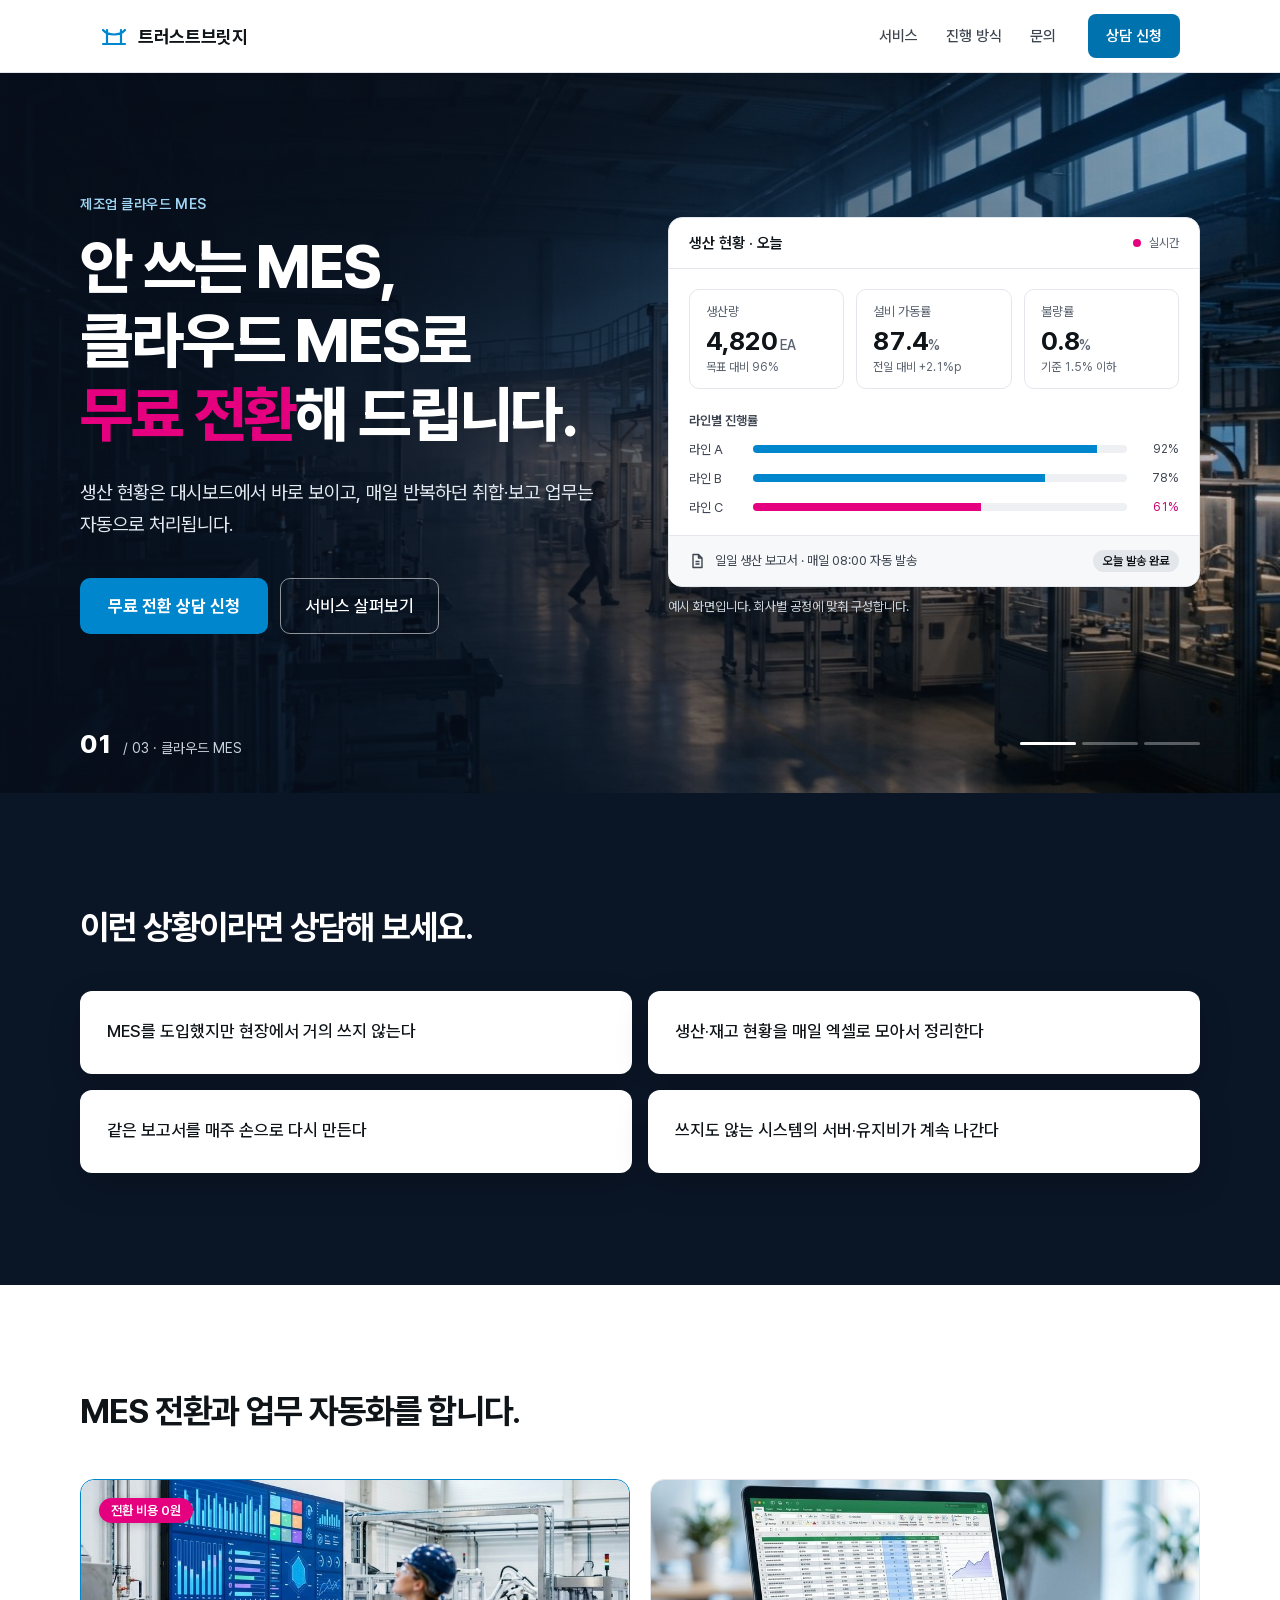
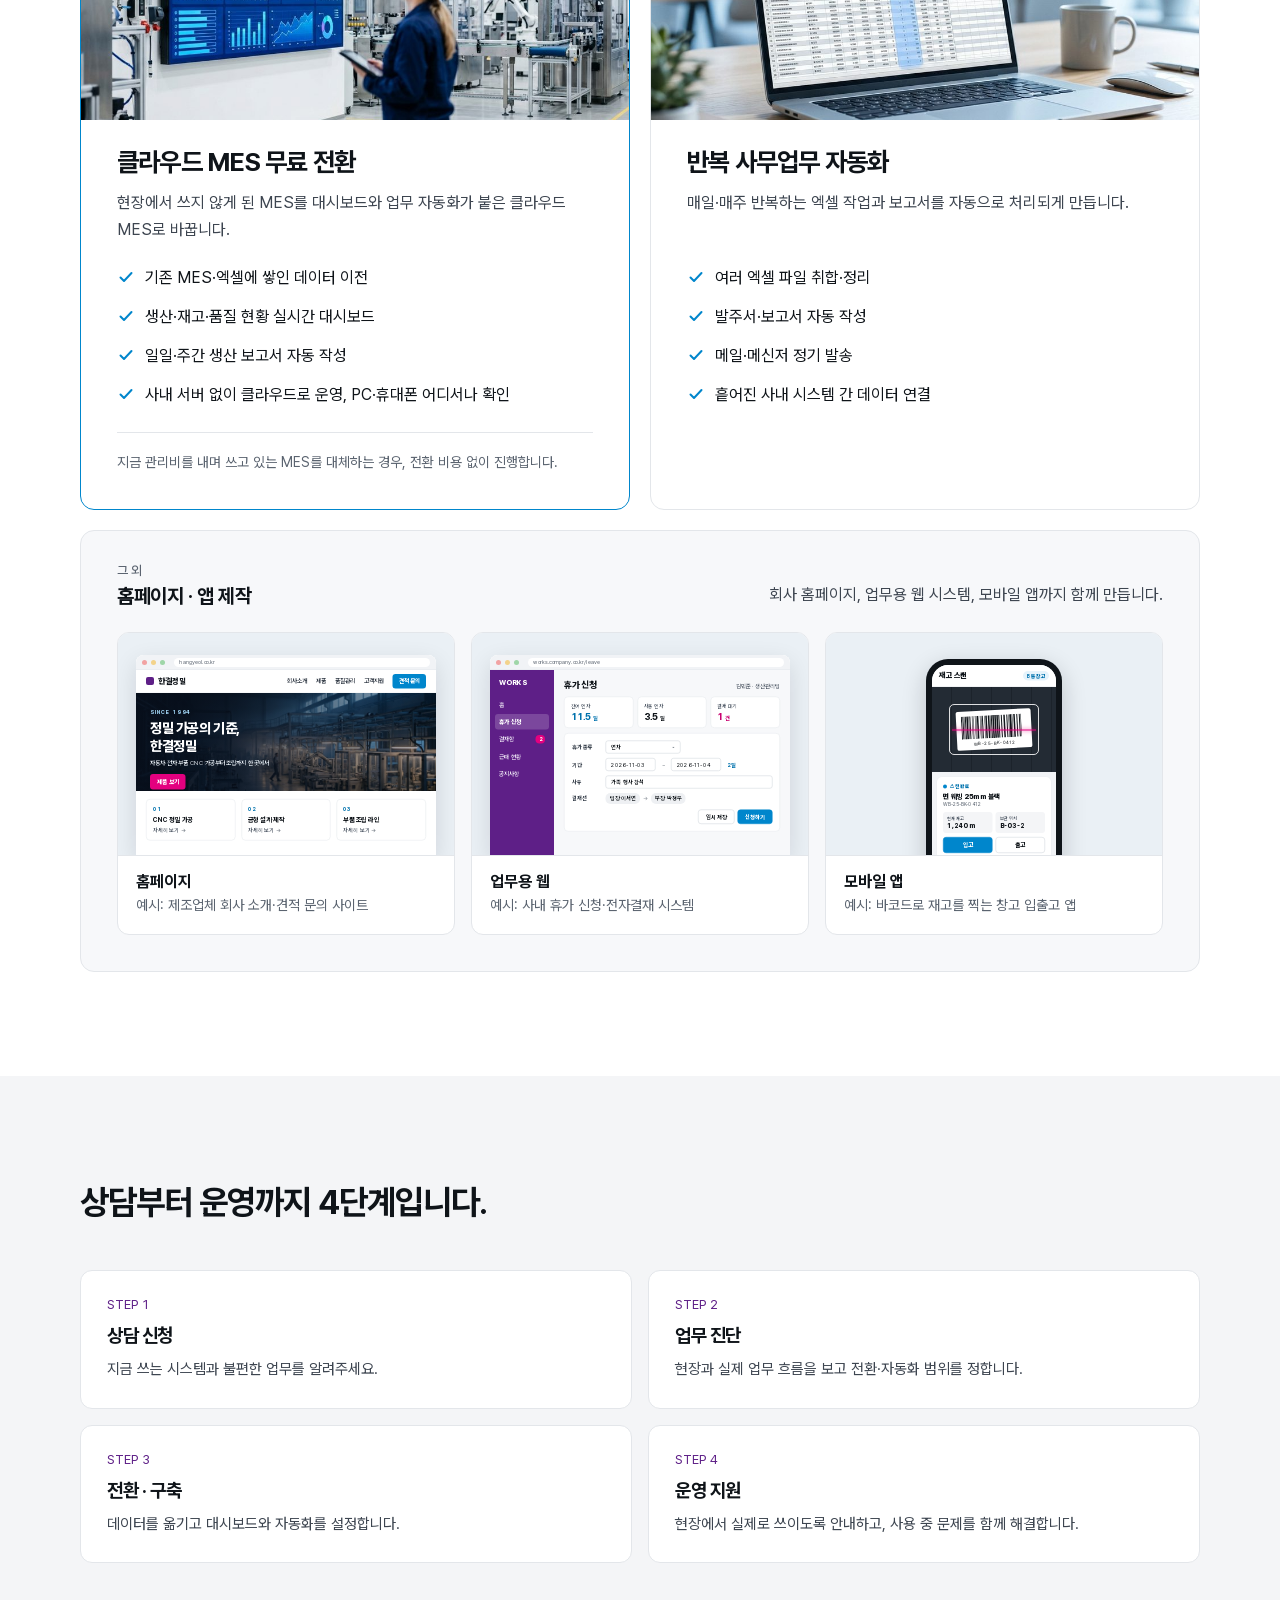
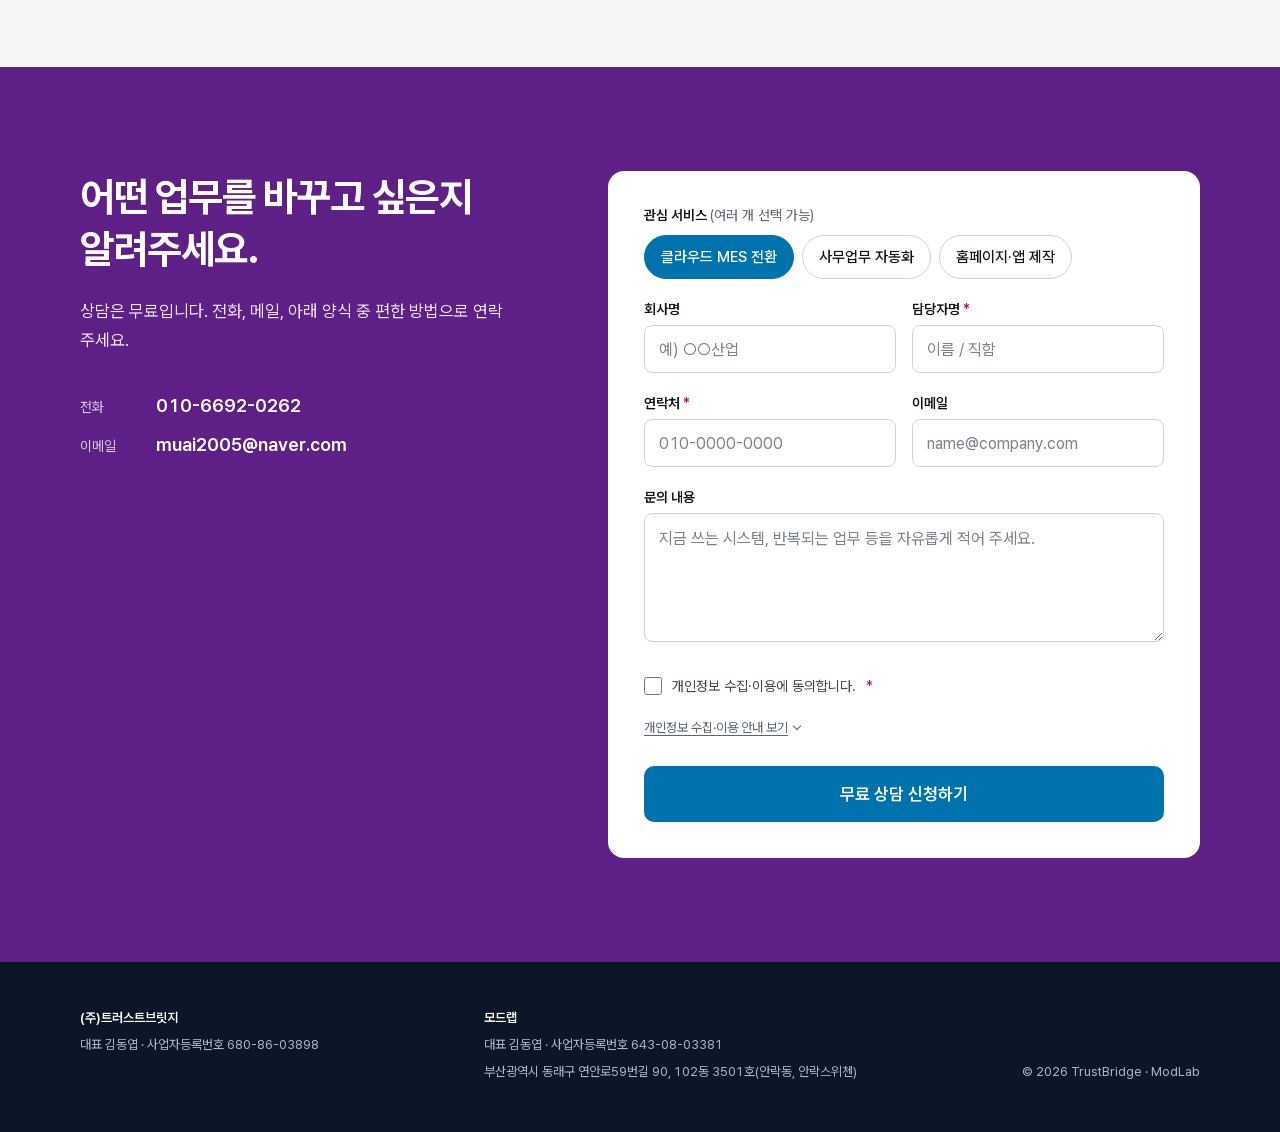
==== index.html @ 1bfd596b "Add privacy consent notice (6-month retention) and deletion date in inquiry emails Co-Authored-By: C" ====
<!doctype html>
<html lang="ko">
<head>
<meta charset="utf-8">
<meta name="viewport" content="width=device-width, initial-scale=1">
<title>트러스트브릿지 · 클라우드 MES 무료 전환</title>
<meta name="description" content="안 쓰는 MES를 클라우드 MES로 무료 전환하고, 매일 반복하는 엑셀 취합·보고 업무를 자동화합니다.">
<link rel="preload" href="assets/fonts/PretendardVariable.woff2" as="font" type="font/woff2" crossorigin>
<link rel="stylesheet" href="css/styles.css">
</head>
<body>

<header class="site-header">
  <div class="site-header__inner">
    <a class="brand" href="#top">
      <svg width="28" height="28" viewBox="0 0 28 28" fill="none" aria-hidden="true"><path d="M3 22h22M7 22V8M21 22V8M3 8c5 6 17 6 22 0" stroke="currentColor" stroke-width="2.2" stroke-linecap="round" stroke-linejoin="round"/></svg>
      <span>트러스트브릿지</span>
    </a>
    <nav class="site-nav" aria-label="주요 메뉴">
      <div class="site-nav__links">
        <a href="#services">서비스</a>
        <a href="#process">진행 방식</a>
        <a href="#contact">문의</a>
      </div>
      <a class="btn btn--sm" href="#contact">상담 신청</a>
    </nav>
  </div>
</header>

<main>
<section id="top">
  <div class="hero" data-hero>
    <div class="hero__slide is-on" aria-hidden="true"><img src="assets/img/hero-mes.jpg" alt=""></div>
    <div class="hero__slide" aria-hidden="true"><img src="assets/img/hero-dashboard.jpg" alt=""></div>
    <div class="hero__slide" aria-hidden="true"><img src="assets/img/hero-automation.jpg" alt=""></div>
    <div class="hero__shade" aria-hidden="true"></div>

    <div class="hero__inner">
      <div class="hero__text">
        <h1 class="sr-only">트러스트브릿지 · 클라우드 MES 무료 전환과 반복 사무업무 자동화</h1>
        <div class="hero__copies">
          <div class="hero__copy is-on" aria-hidden="false" data-caption="클라우드 MES" data-cta="무료 전환 상담 신청" data-fig="dash">
            <p class="hero__label fade">제조업 클라우드 MES</p>
            <p class="hero__title"><span class="line"><span>안 쓰는 MES,</span></span><span class="line"><span>클라우드 MES로</span></span><span class="line"><span><em>무료 전환</em>해 드립니다.</span></span></p>
            <p class="hero__sub fade">생산 현황은 대시보드에서 바로 보이고, 매일 반복하던 취합·보고 업무는 자동으로 처리됩니다.</p>
          </div>
          <div class="hero__copy" aria-hidden="true" data-caption="실시간 대시보드" data-cta="대시보드 상담 신청" data-fig="dash">
            <p class="hero__label fade">실시간 생산 대시보드</p>
            <p class="hero__title"><span class="line"><span>공장 현황을</span></span><span class="line"><span>엑셀 없이</span></span><span class="line"><span><em>한 화면</em>에서 봅니다.</span></span></p>
            <p class="hero__sub fade">생산량·가동률·불량률이 실시간으로 모이고, PC와 휴대폰 어디서나 바로 확인할 수 있습니다.</p>
          </div>
          <div class="hero__copy" aria-hidden="true" data-caption="사무업무 자동화" data-cta="자동화 상담 신청" data-fig="auto">
            <p class="hero__label fade">반복 사무업무 자동화</p>
            <p class="hero__title"><span class="line"><span>매일 하던 취합·보고,</span></span><span class="line"><span>이제 손대지 않아도</span></span><span class="line"><span><em>자동으로</em> 끝납니다.</span></span></p>
            <p class="hero__sub fade">엑셀 취합, 보고서 작성, 정기 메일 발송처럼 매번 반복하던 일을 자동으로 처리합니다.</p>
          </div>
        </div>
        <div class="hero__ctas enter enter--d4">
          <a class="btn btn--lg" href="#contact" data-hero-cta>무료 전환 상담 신청</a>
          <a class="btn btn--ghost-dark" href="#services">서비스 살펴보기</a>
        </div>
      </div>

      <figure class="hero__fig enter enter--d5" data-fig="dash">
        <div class="panel">
          <div class="panel__head">
            <span>생산 현황 · 오늘</span>
            <span class="live"><i></i>실시간</span>
          </div>
          <div class="panel__stats">
            <div class="stat"><div class="stat__k">생산량</div><div class="stat__v">4,820<small> EA</small></div><div class="stat__n">목표 대비 96%</div></div>
            <div class="stat"><div class="stat__k">설비 가동률</div><div class="stat__v">87.4<small>%</small></div><div class="stat__n">전일 대비 +2.1%p</div></div>
            <div class="stat"><div class="stat__k">불량률</div><div class="stat__v">0.8<small>%</small></div><div class="stat__n">기준 1.5% 이하</div></div>
          </div>
          <div class="bars">
            <div class="bars__title">라인별 진행률</div>
            <div class="bar"><span>라인 A</span><span class="bar__track"><span class="bar__fill" style="width: 92%"></span></span><span>92%</span></div>
            <div class="bar"><span>라인 B</span><span class="bar__track"><span class="bar__fill" style="width: 78%"></span></span><span>78%</span></div>
            <div class="bar"><span>라인 C</span><span class="bar__track"><span class="bar__fill bar__fill--point" style="width: 61%"></span></span><span class="bar__pct--point">61%</span></div>
          </div>
          <div class="panel__foot">
            <span><svg width="16" height="16" viewBox="0 0 16 16" fill="none" aria-hidden="true"><path d="M4 1.5h5.5L13 5v9.5H4z M9.5 1.5V5H13 M6.5 8.5h4 M6.5 11h4" stroke="currentColor" stroke-width="1.4" stroke-linejoin="round"/></svg>일일 생산 보고서 · 매일 08:00 자동 발송</span>
            <span class="pill">오늘 발송 완료</span>
          </div>
        </div>
        <figcaption>예시 화면입니다. 회사별 공정에 맞춰 구성합니다.</figcaption>
      </figure>

      <figure class="hero__fig enter" data-fig="auto" hidden>
        <div class="panel">
          <div class="panel__head">
            <span>자동화 작업 · 오늘</span>
            <span class="live"><i></i>자동 실행 중</span>
          </div>
          <ul class="tasks">
            <li class="enter">
              <span><svg width="22" height="22" viewBox="0 0 22 22" fill="none" aria-hidden="true"><circle cx="11" cy="11" r="10" fill="currentColor"/><path d="M6.5 11.3l3 3 6-6.5" stroke="#FFFFFF" stroke-width="2" stroke-linecap="round" stroke-linejoin="round"/></svg></span>
              <span class="tasks__txt"><b>생산 실적 엑셀 취합</b><small>공장별 파일 → 통합 시트 1개 · 07:30</small></span>
              <span class="pill">완료</span>
            </li>
            <li class="enter">
              <span><svg width="22" height="22" viewBox="0 0 22 22" fill="none" aria-hidden="true"><circle cx="11" cy="11" r="10" fill="currentColor"/><path d="M6.5 11.3l3 3 6-6.5" stroke="#FFFFFF" stroke-width="2" stroke-linecap="round" stroke-linejoin="round"/></svg></span>
              <span class="tasks__txt"><b>일일 생산 보고서 작성</b><small>통합 시트 기준 자동 작성 · 07:40</small></span>
              <span class="pill">완료</span>
            </li>
            <li class="enter">
              <span><svg width="22" height="22" viewBox="0 0 22 22" fill="none" aria-hidden="true"><circle cx="11" cy="11" r="10" fill="currentColor"/><path d="M6.5 11.3l3 3 6-6.5" stroke="#FFFFFF" stroke-width="2" stroke-linecap="round" stroke-linejoin="round"/></svg></span>
              <span class="tasks__txt"><b>거래처 발주서 메일 발송</b><small>담당자별 자동 발송 · 08:00</small></span>
              <span class="pill">완료</span>
            </li>
            <li class="enter is-pending">
              <span><svg width="22" height="22" viewBox="0 0 22 22" fill="none" aria-hidden="true"><circle cx="11" cy="11" r="9.5" stroke="currentColor" stroke-width="1.6"/><path d="M11 6.5V11l3 2" stroke="currentColor" stroke-width="1.6" stroke-linecap="round" stroke-linejoin="round"/></svg></span>
              <span class="tasks__txt"><b>주간 재고 보고서</b><small>매주 금요일 17:00</small></span>
              <span class="pill pill--outline">예정</span>
            </li>
          </ul>
          <div class="panel__foot">
            <span><svg width="16" height="16" viewBox="0 0 16 16" fill="none" aria-hidden="true"><rect x="2" y="2" width="12" height="12" rx="2" stroke="currentColor" stroke-width="1.4"/><path d="M2 6h12M2 10h12M6 6v8" stroke="currentColor" stroke-width="1.4"/></svg>생산실적_통합.xlsx</span>
            <span class="pill pill--main">자동 생성</span>
          </div>
        </div>
        <figcaption>예시 화면입니다. 회사별 업무에 맞춰 구성합니다.</figcaption>
      </figure>
    </div>

    <div class="hero__pager">
      <div class="hero__pager-in">
        <div class="hero__count" aria-live="polite">
          <strong data-hero-num>01</strong>
          <span>/ 03 · <span data-hero-caption>클라우드 MES</span></span>
        </div>
        <div class="hero__dots">
          <button class="hero__dot" type="button" aria-label="1번째 화면: 클라우드 MES" aria-pressed="true"><span><span></span></span></button>
          <button class="hero__dot" type="button" aria-label="2번째 화면: 실시간 대시보드" aria-pressed="false"><span><span></span></span></button>
          <button class="hero__dot" type="button" aria-label="3번째 화면: 사무업무 자동화" aria-pressed="false"><span><span></span></span></button>
        </div>
      </div>
    </div>
  </div>
</section>

<section class="pains">
  <div class="pains__bg" aria-hidden="true">
    <img src="assets/img/pain-1.jpg" alt="">
    <img src="assets/img/pain-2.jpg" alt="">
    <img src="assets/img/pain-3.jpg" alt="">
  </div>
  <div class="pains__shade" aria-hidden="true"></div>
  <div class="container">
    <h2 class="section__title reveal">이런 상황이라면 상담해 보세요.</h2>
    <div class="grid2">
      <div class="pain card reveal d2"><p>MES를 도입했지만 현장에서 거의 쓰지 않는다</p></div>
      <div class="pain card reveal d3"><p>생산·재고 현황을 매일 엑셀로 모아서 정리한다</p></div>
      <div class="pain card reveal d4"><p>같은 보고서를 매주 손으로 다시 만든다</p></div>
      <div class="pain card reveal d5"><p>쓰지도 않는 시스템의 서버·유지비가 계속 나간다</p></div>
    </div>
  </div>
</section>

<section id="services" class="section">
  <div class="container">
    <h2 class="section__title reveal">MES 전환과 업무 자동화를 합니다.</h2>
    <div class="services">
      <article class="svc svc--featured card reveal d2">
        <div class="svc__img"><img class="zoom" src="assets/img/service-mes.jpg" alt="공장 벽면 화면의 실시간 생산 대시보드를 확인하는 작업자"><span class="badge">전환 비용 0원</span></div>
        <div>
          <h3>클라우드 MES 무료 전환</h3>
          <p class="svc__desc">현장에서 쓰지 않게 된 MES를 대시보드와 업무 자동화가 붙은 클라우드 MES로 바꿉니다.</p>
        </div>
        <ul class="checklist">
          <li><span class="check"><svg width="18" height="18" viewBox="0 0 18 18" fill="none" aria-hidden="true"><path d="M3.5 9.5l3.5 3.5 7.5-8" stroke="currentColor" stroke-width="2" stroke-linecap="round" stroke-linejoin="round"/></svg></span>기존 MES·엑셀에 쌓인 데이터 이전</li>
          <li><span class="check"><svg width="18" height="18" viewBox="0 0 18 18" fill="none" aria-hidden="true"><path d="M3.5 9.5l3.5 3.5 7.5-8" stroke="currentColor" stroke-width="2" stroke-linecap="round" stroke-linejoin="round"/></svg></span>생산·재고·품질 현황 실시간 대시보드</li>
          <li><span class="check"><svg width="18" height="18" viewBox="0 0 18 18" fill="none" aria-hidden="true"><path d="M3.5 9.5l3.5 3.5 7.5-8" stroke="currentColor" stroke-width="2" stroke-linecap="round" stroke-linejoin="round"/></svg></span>일일·주간 생산 보고서 자동 작성</li>
          <li><span class="check"><svg width="18" height="18" viewBox="0 0 18 18" fill="none" aria-hidden="true"><path d="M3.5 9.5l3.5 3.5 7.5-8" stroke="currentColor" stroke-width="2" stroke-linecap="round" stroke-linejoin="round"/></svg></span>사내 서버 없이 클라우드로 운영, PC·휴대폰 어디서나 확인</li>
        </ul>
        <p class="svc__note">지금 관리비를 내며 쓰고 있는 MES를 대체하는 경우, 전환 비용 없이 진행합니다.</p>
      </article>

      <article class="svc card reveal d3">
        <div class="svc__img"><img class="zoom" src="assets/img/service-automation.jpg" alt="데이터가 자동으로 채워지는 스프레드시트 화면이 띄워진 노트북"></div>
        <div>
          <h3>반복 사무업무 자동화</h3>
          <p class="svc__desc">매일·매주 반복하는 엑셀 작업과 보고서를 자동으로 처리되게 만듭니다.</p>
        </div>
        <ul class="checklist">
          <li><span class="check"><svg width="18" height="18" viewBox="0 0 18 18" fill="none" aria-hidden="true"><path d="M3.5 9.5l3.5 3.5 7.5-8" stroke="currentColor" stroke-width="2" stroke-linecap="round" stroke-linejoin="round"/></svg></span>여러 엑셀 파일 취합·정리</li>
          <li><span class="check"><svg width="18" height="18" viewBox="0 0 18 18" fill="none" aria-hidden="true"><path d="M3.5 9.5l3.5 3.5 7.5-8" stroke="currentColor" stroke-width="2" stroke-linecap="round" stroke-linejoin="round"/></svg></span>발주서·보고서 자동 작성</li>
          <li><span class="check"><svg width="18" height="18" viewBox="0 0 18 18" fill="none" aria-hidden="true"><path d="M3.5 9.5l3.5 3.5 7.5-8" stroke="currentColor" stroke-width="2" stroke-linecap="round" stroke-linejoin="round"/></svg></span>메일·메신저 정기 발송</li>
          <li><span class="check"><svg width="18" height="18" viewBox="0 0 18 18" fill="none" aria-hidden="true"><path d="M3.5 9.5l3.5 3.5 7.5-8" stroke="currentColor" stroke-width="2" stroke-linecap="round" stroke-linejoin="round"/></svg></span>흩어진 사내 시스템 간 데이터 연결</li>
        </ul>
      </article>
    </div>

    <div class="other reveal d4">
      <div class="other__head">
        <div>
          <div class="other__eyebrow">그 외</div>
          <h3>홈페이지 · 앱 제작</h3>
        </div>
        <p>회사 홈페이지, 업무용 웹 시스템, 모바일 앱까지 함께 만듭니다.</p>
      </div>
      <div class="grid3">
        <figure class="show card reveal d1">
          <div class="show__stage" aria-hidden="true">
            <div class="browser zoom">
              <div class="browser__scale">
                <div class="browser__bar"><i></i><i></i><i></i><span class="browser__url">hangyeol.co.kr</span></div>
                <div class="mk-nav">
                  <div class="mk-logo"><i></i>한결정밀</div>
                  <div class="mk-menu"><span>회사소개</span><span>제품</span><span>품질관리</span><span>고객지원</span><b>견적 문의</b></div>
                </div>
                <div class="mk-hero">
                  <img src="assets/img/hero-mes.jpg" alt="">
                  <div class="mk-hero__shade"></div>
                  <div class="mk-hero__txt">
                    <div class="mk-hero__eyebrow">SINCE 1994</div>
                    <div class="mk-hero__title">정밀 가공의 기준,<br>한결정밀</div>
                    <div class="mk-hero__sub">자동차·전자 부품 CNC 가공부터 조립까지 한 곳에서</div>
                    <div class="mk-hero__btn">제품 보기</div>
                  </div>
                </div>
                <div class="mk-tiles">
                  <div><small>01</small><b>CNC 정밀 가공</b><span>자세히 보기 →</span></div>
                  <div><small>02</small><b>금형 설계·제작</b><span>자세히 보기 →</span></div>
                  <div><small>03</small><b>부품 조립 라인</b><span>자세히 보기 →</span></div>
                </div>
              </div>
            </div>
          </div>
          <figcaption><b>홈페이지</b><span>예시: 제조업체 회사 소개·견적 문의 사이트</span></figcaption>
        </figure>

        <figure class="show card reveal d2">
          <div class="show__stage" aria-hidden="true">
            <div class="browser zoom">
              <div class="browser__scale">
                <div class="browser__bar"><i></i><i></i><i></i><span class="browser__url">works.company.co.kr/leave</span></div>
                <div class="mk-app">
                  <div class="mk-side">
                    <div class="mk-side__logo">WORKS</div>
                    <div class="mk-side__menu">
                      <span>홈</span>
                      <span class="is-on">휴가 신청</span>
                      <span>결재함<em>2</em></span>
                      <span>근태 현황</span>
                      <span>공지사항</span>
                    </div>
                  </div>
                  <div class="mk-main">
                    <div class="mk-main__head"><b>휴가 신청</b><span>김민준 · 생산관리팀</span></div>
                    <div class="mk-kpis">
                      <div><small>잔여 연차</small><b style="color: var(--main-ink)">11.5<span> 일</span></b></div>
                      <div><small>사용 연차</small><b>3.5<span> 일</span></b></div>
                      <div><small>결재 대기</small><b style="color: var(--point-ink)">1<span> 건</span></b></div>
                    </div>
                    <div class="mk-form">
                      <div class="mk-row"><b>휴가 종류</b><span class="mk-field" style="width: 150px">연차<span style="color: var(--ink-4)">▾</span></span></div>
                      <div class="mk-row"><b>기간</b><span class="mk-field" style="width: 100px">2026-11-03</span><span style="color: var(--ink-3)">~</span><span class="mk-field" style="width: 100px">2026-11-04</span><span style="font-weight: 700; color: var(--main-ink)">2일</span></div>
                      <div class="mk-row"><b>사유</b><span class="mk-field" style="width: 100%">가족 행사 참석</span></div>
                      <div class="mk-row"><b>결재선</b><span style="display: flex; align-items: center; gap: 6px"><span class="mk-chip">팀장 이서연</span><span style="color: var(--ink-4)">→</span><span class="mk-chip">부장 박정우</span></span></div>
                      <div class="mk-btns"><span>임시 저장</span><span>신청하기</span></div>
                    </div>
                  </div>
                </div>
              </div>
            </div>
          </div>
          <figcaption><b>업무용 웹</b><span>예시: 사내 휴가 신청·전자결재 시스템</span></figcaption>
        </figure>

        <figure class="show card reveal d3">
          <div class="show__stage" aria-hidden="true">
            <div class="phone zoom">
              <div class="phone__screen">
                <div class="phone__scale">
                  <div class="mk-apphead"><b>재고 스캔</b><span>B동 창고</span></div>
                  <div class="mk-cam">
                    <div class="mk-cam__bg"></div>
                    <div class="mk-label">
                      <div class="barcode"><i style="width:2px;margin-right:1px"></i><i style="width:2px;margin-right:1px"></i><i style="width:1px;margin-right:1px"></i><i style="width:2px;margin-right:1px"></i><i style="width:3px;margin-right:1px"></i><i style="width:1px;margin-right:1px"></i><i style="width:2px;margin-right:3px"></i><i style="width:1px;margin-right:1px"></i><i style="width:1px;margin-right:3px"></i><i style="width:1px;margin-right:1px"></i><i style="width:1px;margin-right:1px"></i><i style="width:3px;margin-right:3px"></i><i style="width:1px;margin-right:1px"></i><i style="width:1px;margin-right:1px"></i><i style="width:2px;margin-right:3px"></i><i style="width:1px;margin-right:1px"></i><i style="width:3px;margin-right:2px"></i><i style="width:3px;margin-right:1px"></i><i style="width:1px;margin-right:1px"></i><i style="width:2px;margin-right:1px"></i><i style="width:3px;margin-right:1px"></i><i style="width:3px;margin-right:1px"></i><i style="width:3px;margin-right:1px"></i><i style="width:2px;margin-right:3px"></i><i style="width:2px;margin-right:3px"></i><i style="width:3px;margin-right:3px"></i><i style="width:2px;margin-right:2px"></i><i style="width:1px;margin-right:1px"></i><i style="width:4px;margin-right:1px"></i><i style="width:1px;margin-right:2px"></i><i style="width:3px;margin-right:3px"></i><i style="width:2px;margin-right:3px"></i><i style="width:2px;margin-right:1px"></i><i style="width:1px;margin-right:3px"></i></div>
                      <div class="mk-label__code">WB-25-BK-0412</div>
                    </div>
                    <div class="mk-frame"></div>
                    <div class="mk-scan"></div>
                  </div>
                  <div class="mk-result">
                    <div class="mk-result__ok"><i></i>스캔 완료</div>
                    <div class="mk-result__name">면 웨빙 25mm 블랙</div>
                    <div class="mk-result__sku">WB-25-BK-0412</div>
                    <div class="mk-result__grid">
                      <div><small>현재 재고</small><b>1,240 m</b></div>
                      <div><small>보관 위치</small><b>B-03-2</b></div>
                    </div>
                    <div class="mk-result__btns"><span>입고</span><span>출고</span></div>
                  </div>
                </div>
              </div>
            </div>
          </div>
          <figcaption><b>모바일 앱</b><span>예시: 바코드로 재고를 찍는 창고 입출고 앱</span></figcaption>
        </figure>
      </div>
    </div>
  </div>
</section>

<section id="process" class="section section--soft">
  <div class="container">
    <h2 class="section__title reveal">상담부터 운영까지 4단계입니다.</h2>
    <ol class="steps grid2">
      <li class="step card reveal d2">
        <div class="step__no">STEP 1</div>
        <h3>상담 신청</h3>
        <p>지금 쓰는 시스템과 불편한 업무를 알려주세요.</p>
      </li>
      <li class="step card reveal d3">
        <div class="step__no">STEP 2</div>
        <h3>업무 진단</h3>
        <p>현장과 실제 업무 흐름을 보고 전환·자동화 범위를 정합니다.</p>
      </li>
      <li class="step card reveal d4">
        <div class="step__no">STEP 3</div>
        <h3>전환 · 구축</h3>
        <p>데이터를 옮기고 대시보드와 자동화를 설정합니다.</p>
      </li>
      <li class="step card reveal d5">
        <div class="step__no">STEP 4</div>
        <h3>운영 지원</h3>
        <p>현장에서 실제로 쓰이도록 안내하고, 사용 중 문제를 함께 해결합니다.</p>
      </li>
    </ol>
  </div>
</section>

<section id="contact" class="section contact">
  <div class="container contact__inner">
    <div class="contact__intro">
      <h2 class="contact__title reveal">어떤 업무를 바꾸고 싶은지<br>알려주세요.</h2>
      <p class="contact__lead reveal d2">상담은 무료입니다. 전화, 메일, 아래 양식 중 편한 방법으로 연락 주세요.</p>
      <dl class="contact__list reveal d3">
        <div><dt>전화</dt><dd><a href="tel:01066920262">010-6692-0262</a></dd></div>
        <div><dt>이메일</dt><dd><a href="mailto:muai2005@naver.com">muai2005@naver.com</a></dd></div>
      </dl>
    </div>

    <div class="form-card reveal d4">
      <form class="form" data-contact-form novalidate>
        <fieldset>
          <legend>관심 서비스 <span>(여러 개 선택 가능)</span></legend>
          <div class="chips">
            <button class="chip" type="button" aria-pressed="true" data-chip="mes">클라우드 MES 전환</button>
            <button class="chip" type="button" aria-pressed="false" data-chip="auto">사무업무 자동화</button>
            <button class="chip" type="button" aria-pressed="false" data-chip="web">홈페이지·앱 제작</button>
          </div>
        </fieldset>
        <div class="form__row">
          <label class="field">회사명<input class="input" type="text" name="company" maxlength="100" autocomplete="organization" placeholder="예) ○○산업"></label>
          <label class="field"><span>담당자명 <em class="req" aria-hidden="true">*</em></span><input class="input" type="text" name="name" required maxlength="50" autocomplete="name" placeholder="이름 / 직함"></label>
        </div>
        <div class="form__row">
          <label class="field"><span>연락처 <em class="req" aria-hidden="true">*</em></span><input class="input" type="tel" name="phone" required maxlength="30" autocomplete="tel" placeholder="010-0000-0000"></label>
          <label class="field">이메일<input class="input" type="email" name="email" maxlength="120" autocomplete="email" placeholder="name@company.com"></label>
        </div>
        <label class="field">문의 내용<textarea class="input" name="message" rows="4" maxlength="3000" placeholder="지금 쓰는 시스템, 반복되는 업무 등을 자유롭게 적어 주세요."></textarea></label>
        <div class="consent">
          <label class="agree"><input type="checkbox" name="agree" required aria-describedby="privacy-notice">개인정보 수집·이용에 동의합니다. <em class="req" aria-hidden="true">*</em></label>
          <details class="privacy">
            <summary>개인정보 수집·이용 안내 보기</summary>
            <div class="privacy__body" id="privacy-notice">
              <table>
                <tbody>
                  <tr><th scope="row">수집 항목</th><td>필수: 담당자명, 연락처<br>선택: 회사명, 이메일, 관심 서비스, 문의 내용</td></tr>
                  <tr><th scope="row">수집 목적</th><td>상담 신청 접수 및 상담 회신</td></tr>
                  <tr><th scope="row">보유 기간</th><td><strong>수집일로부터 6개월</strong> 보관 후 지체 없이 파기합니다.</td></tr>
                  <tr><th scope="row">처리 위탁</th><td>문의 내용 메일 전송: Resend, Inc.(미국)<br>웹사이트 운영: Cloudflare, Inc.(미국)</td></tr>
                </tbody>
              </table>
              <p>개인정보 수집·이용에 동의하지 않으실 수 있습니다. 동의하지 않으시면 이 양식으로는 상담 신청이 어렵지만, 전화(010-6692-0262)나 이메일로는 상담을 받으실 수 있습니다.</p>
            </div>
          </details>
        </div>
        <div class="hp" aria-hidden="true"><label>웹사이트<input type="text" name="website" tabindex="-1" autocomplete="off"></label></div>
        <p class="form__msg" role="alert" data-form-msg hidden></p>
        <button class="btn form__submit" type="submit" data-form-submit>무료 상담 신청하기</button>
      </form>
      <div class="form-done" data-form-done hidden>
        <span><svg width="40" height="40" viewBox="0 0 40 40" fill="none" aria-hidden="true"><circle cx="20" cy="20" r="18" stroke="currentColor" stroke-width="2"/><path d="M12.5 20.5l5 5 10-11" stroke="currentColor" stroke-width="2.4" stroke-linecap="round" stroke-linejoin="round"/></svg></span>
        <h3>상담 신청이 접수되었습니다.</h3>
        <p>남겨주신 연락처로 담당자가 직접 연락드리겠습니다.</p>
        <button class="btn btn--ghost" type="button" data-form-reset>다시 작성하기</button>
      </div>
    </div>
  </div>
</section>
</main>

<footer class="site-footer">
  <div class="container">
    <div>
      <b>(주)트러스트브릿지</b>
      <span>대표 김동엽 · 사업자등록번호 680-86-03898</span>
    </div>
    <div>
      <b>모드랩</b>
      <span>대표 김동엽 · 사업자등록번호 643-08-03381</span>
      <span>부산광역시 동래구 연안로59번길 90, 102동 3501호(안락동, 안락스위첸)</span>
    </div>
    <div class="copy">© 2026 TrustBridge · ModLab</div>
  </div>
</footer>

<script src="js/main.js"></script>
</body>
</html>
---- css/styles.css ----
@font-face {
  font-family: 'Pretendard';
  src: url('../assets/fonts/PretendardVariable.woff2') format('woff2-variations'),
       url('../assets/fonts/PretendardVariable.woff2') format('woff2');
  font-weight: 45 920;
  font-style: normal;
  font-display: swap;
}

:root {
  --main: #0086CC;
  --main-ink: #0072AD;
  --sub: #5E1F87;
  --point: #E4007F;
  --point-ink: #C90070;

  --ink: #0F1419;
  --ink-2: #3D4550;
  --ink-3: #5B6470;
  --ink-4: #7A828C;
  --line: #E3E6EA;
  --line-2: #CDD2D8;
  --line-soft: #EEF0F3;
  --bg-soft: #F4F5F7;
  --bg-softer: #F7F8FA;
  --navy: #0B1626;
}

*, *::before, *::after { box-sizing: border-box; }

html { scroll-behavior: smooth; }
body {
  margin: 0;
  background: #FFFFFF;
  color: var(--ink);
  font-family: 'Pretendard', -apple-system, 'Apple SD Gothic Neo', 'Malgun Gothic', sans-serif;
  font-variant-numeric: tabular-nums;
  word-break: keep-all;
  -webkit-font-smoothing: antialiased;
  -webkit-tap-highlight-color: transparent;
  -webkit-text-size-adjust: 100%;
}
section[id] { scroll-margin-top: 72px; }
img { display: block; max-width: 100%; }
a { color: var(--ink); }
a:hover { color: var(--main-ink); }

.container { max-width: 1120px; margin: 0 auto; }
.sr-only {
  position: absolute; width: 1px; height: 1px; margin: -1px; padding: 0; border: 0;
  overflow: hidden; clip: rect(0 0 0 0); white-space: nowrap;
}
.check { color: var(--main); flex: 0 0 auto; margin-top: 2px; }

/* Buttons */
.btn {
  display: inline-flex; align-items: center; justify-content: center;
  border: 0; border-radius: 10px; font: inherit; text-decoration: none; cursor: pointer;
  transition: filter .15s ease, background-color .15s ease;
}
.btn:hover { filter: brightness(0.92); color: #FFFFFF; }
.btn--sm { min-height: 44px; padding: 0 18px; border-radius: 8px; background: var(--main-ink); color: #FFFFFF; font-size: 15px; font-weight: 600; }
.btn--lg { min-height: 56px; padding: 0 28px; background: var(--main); color: #FFFFFF; font-size: 17px; font-weight: 700; }
.btn--ghost-dark {
  min-height: 56px; padding: 0 24px; border: 1px solid rgba(255,255,255,0.55);
  background: transparent; color: #FFFFFF; font-size: 17px; font-weight: 500;
  transition: background-color .15s ease;
}
.btn--ghost-dark:hover { filter: none; background: rgba(255,255,255,0.1); }
.btn--ghost {
  min-height: 44px; padding: 0 18px; border: 1px solid var(--line-2); border-radius: 8px;
  background: #FFFFFF; color: var(--ink); font-size: 15px;
}
.btn--ghost:hover { filter: none; background: var(--bg-soft); color: var(--ink); }

/* Header */
.site-header {
  position: sticky; top: 0; z-index: 50;
  border-bottom: 1px solid var(--line); background: #FFFFFF;
  box-shadow: 0 1px 8px rgba(15,20,25,0.05);
}
.site-header__inner {
  max-width: 1120px; margin: 0 auto; padding: 0 20px; height: 72px;
  display: flex; align-items: center; justify-content: space-between; gap: 24px;
}
.brand { display: flex; align-items: center; gap: 10px; text-decoration: none; color: var(--ink); }
.brand:hover { color: var(--ink); }
.brand svg { color: var(--main); }
.brand span { font-weight: 700; font-size: 18px; letter-spacing: -0.02em; }
.site-nav { display: flex; align-items: center; gap: 32px; }
.site-nav__links { display: flex; align-items: center; gap: 28px; }
.site-nav__links a { text-decoration: none; font-size: 15px; font-weight: 500; color: var(--ink-2); }
.site-nav__links a:hover { color: var(--ink); }

/* Hero */
.hero {
  position: relative; min-height: 720px; overflow: hidden;
  background: var(--navy); color: #FFFFFF;
  display: flex; flex-direction: column; justify-content: center;
}
.hero__slide { position: absolute; inset: 0; opacity: 0; transition: opacity 1.2s ease; }
.hero__slide.is-on { opacity: 1; }
.hero__slide img { width: 100%; height: 100%; object-fit: cover; }
.hero__slide.is-on img { animation: kenburns 7s ease-out both; }
.hero__shade {
  position: absolute; inset: 0;
  background: linear-gradient(90deg, rgba(8,16,30,0.88) 0%, rgba(8,16,30,0.66) 48%, rgba(8,16,30,0.22) 100%);
}
.hero__inner {
  position: relative; z-index: 2; width: 100%; max-width: 1160px; margin: 0 auto;
  padding: 96px 20px 132px; display: flex; flex-wrap: wrap; align-items: center; gap: 56px;
}
.hero__text { flex: 1 1 440px; min-width: 0; }
.hero__copies { display: grid; }
.hero__copy {
  grid-area: 1 / 1; min-width: 0;
  visibility: hidden; opacity: 0;
  transition: opacity .35s ease, visibility 0s linear .35s;
}
.hero__copy.is-on { visibility: visible; opacity: 1; transition: opacity .35s ease; }
.hero__label { margin: 0; font-size: 14px; font-weight: 600; letter-spacing: 0.04em; color: #9FD3F2; }
.hero__title {
  margin: 18px 0 0; font-size: clamp(38px, 4.8vw, 62px); line-height: 1.2;
  letter-spacing: -0.035em; font-weight: 800;
}
.hero__title em { font-style: normal; color: var(--point); }
.line { display: block; overflow: hidden; padding-bottom: 0.08em; margin-bottom: -0.08em; }
.line > span { display: block; transform: translateY(105%); }
.hero__copy.is-on .line > span { animation: rise .95s cubic-bezier(0.2,0.7,0.2,1) .1s both; }
.hero__copy.is-on .line:nth-child(2) > span { animation-delay: .22s; }
.hero__copy.is-on .line:nth-child(3) > span { animation-delay: .34s; }
.hero__sub { margin: 26px 0 0; max-width: 30em; font-size: 19px; line-height: 1.65; color: #E3E9F0; }
.fade { opacity: 0; }
.hero__copy.is-on .fade { animation: up .8s cubic-bezier(0.2,0.7,0.2,1) .05s both; }
.hero__copy.is-on .hero__sub { animation-delay: .45s; }
.hero__ctas { margin-top: 38px; display: flex; flex-wrap: wrap; gap: 12px; }

.hero__fig { margin: 0; flex: 1 1 440px; min-width: 0; }
.hero__fig[hidden] { display: none; }
.hero__fig figcaption { margin-top: 12px; font-size: 13px; color: #C9D3DD; }

.hero__pager { position: absolute; z-index: 3; left: 0; right: 0; bottom: 28px; }
.hero__pager-in {
  max-width: 1160px; margin: 0 auto; padding: 0 20px;
  display: flex; flex-wrap: wrap; align-items: center; justify-content: space-between; gap: 12px 24px;
}
.hero__count { display: flex; align-items: baseline; gap: 10px; }
.hero__count strong { font-size: 26px; font-weight: 800; letter-spacing: -0.02em; }
.hero__count span { font-size: 14px; color: #C9D3DD; }
.hero__dots { display: flex; gap: 6px; }
.hero__dot {
  width: 56px; height: 44px; padding: 0; border: 0; background: transparent; cursor: pointer;
  display: flex; align-items: center;
}
.hero__dot > span { display: block; width: 100%; height: 3px; border-radius: 2px; background: rgba(255,255,255,0.32); overflow: hidden; }
.hero__dot > span > span { display: block; width: 100%; height: 3px; background: #FFFFFF; transform-origin: left center; transform: scaleX(0); }
.hero__dot[aria-pressed="true"] > span > span { animation: prog 7s linear both; }
.hero.is-paused .hero__dot[aria-pressed="true"] > span > span { animation: none; transform: scaleX(1); }

/* Example panels (hero) */
.panel {
  border: 1px solid var(--line); border-radius: 14px; background: #FFFFFF; color: var(--ink);
  box-shadow: 0 1px 2px rgba(15,20,25,0.04), 0 16px 40px rgba(15,20,25,0.07); overflow: hidden;
}
.panel__head {
  display: flex; align-items: center; justify-content: space-between; gap: 12px;
  padding: 16px 20px; border-bottom: 1px solid var(--line);
}
.panel__head > span:first-child { font-size: 15px; font-weight: 600; }
.live { display: inline-flex; align-items: center; gap: 8px; font-size: 12px; color: var(--ink-3); }
.live i { width: 8px; height: 8px; border-radius: 50%; background: var(--point); animation: pulse 2s ease-out infinite; }
.panel__stats { padding: 20px; display: flex; flex-wrap: wrap; gap: 12px; }
.stat { flex: 1 1 120px; min-width: 0; border: 1px solid var(--line); border-radius: 10px; padding: 14px 16px; }
.stat__k { font-size: 13px; color: var(--ink-3); }
.stat__v { margin-top: 6px; font-size: 26px; font-weight: 700; letter-spacing: -0.02em; }
.stat__v small { font-size: 14px; font-weight: 500; color: var(--ink-3); }
.stat__n { margin-top: 4px; font-size: 12px; color: var(--ink-3); }
.bars { padding: 4px 20px 20px; display: flex; flex-direction: column; gap: 14px; }
.bars__title { font-size: 13px; font-weight: 600; color: var(--ink-2); }
.bar { display: flex; align-items: center; gap: 12px; font-size: 13px; color: var(--ink-2); }
.bar > span:first-child { width: 52px; }
.bar__track { flex: 1 1 auto; height: 8px; border-radius: 4px; background: var(--line-soft); overflow: hidden; }
.bar__fill {
  display: block; height: 8px; background: var(--main);
  transform-origin: left center; animation: grow 1.1s cubic-bezier(0.2,0.7,0.2,1) .7s both;
}
.bar:nth-of-type(3) .bar__fill { animation-delay: .85s; }
.bar:nth-of-type(4) .bar__fill { animation-delay: 1s; }
.bar__fill--point { background: var(--point); }
.bar > span:last-child { width: 40px; text-align: right; font-size: 12px; }
.bar__pct--point { color: var(--point-ink); }
.panel__foot {
  display: flex; align-items: center; justify-content: space-between; gap: 12px; flex-wrap: wrap;
  padding: 14px 20px; border-top: 1px solid var(--line); background: var(--bg-softer);
}
.panel__foot > span:first-child { display: inline-flex; align-items: center; gap: 10px; font-size: 13px; color: var(--ink-2); }
.pill { font-size: 12px; font-weight: 600; color: var(--ink); background: var(--line); border-radius: 999px; padding: 4px 10px; white-space: nowrap; }
.pill--outline { color: var(--ink-2); background: #FFFFFF; border: 1px solid var(--line-2); padding: 3px 10px; }
.pill--main { color: #FFFFFF; background: var(--main-ink); }
.tasks { margin: 0; padding: 4px 20px 6px; list-style: none; }
.tasks li { display: flex; align-items: center; gap: 14px; padding: 14px 0; border-top: 1px solid var(--line-soft); }
.tasks li > span:first-child { flex: 0 0 auto; color: var(--main); }
.tasks li.is-pending > span:first-child { color: var(--ink-4); }
.tasks__txt { flex: 1 1 auto; min-width: 0; }
.tasks__txt b { display: block; font-size: 15px; font-weight: 600; color: var(--ink); }
.tasks__txt small { display: block; margin-top: 2px; font-size: 13px; color: var(--ink-3); }

/* Sections */
.section { padding: 104px 20px; }
.section--soft { background: var(--bg-soft); }
.section__title {
  margin: 0; font-size: clamp(26px, 3vw, 34px); line-height: 1.35;
  letter-spacing: -0.03em; font-weight: 700;
}
.grid2 { display: grid; grid-template-columns: repeat(2, minmax(0, 1fr)); gap: 16px; }
.grid3 { display: grid; grid-template-columns: repeat(3, minmax(0, 1fr)); gap: 16px; }

.card { transition: transform .25s ease, box-shadow .25s ease; }
@media (hover: hover) {
  .card:hover { transform: translateY(-4px); box-shadow: 0 12px 28px rgba(15,20,25,0.08); }
  .card:hover .zoom { transform: scale(1.06); }
}
.zoom { transition: transform .7s cubic-bezier(0.2,0.7,0.2,1); }

/* Pain points */
.pains { position: relative; overflow: hidden; background: var(--navy); padding: 112px 20px; }
.pains__bg { position: absolute; left: 0; right: 0; top: -12%; height: 124%; overflow: hidden; }
.pains__bg img {
  position: absolute; inset: 0; width: 100%; height: 100%; object-fit: cover;
  opacity: 0; animation: cycle 18s ease-in-out infinite both;
}
.pains__bg img:nth-child(1) { opacity: 1; animation-delay: -1.5s; }
.pains__bg img:nth-child(2) { animation-delay: 4.5s; }
.pains__bg img:nth-child(3) { animation-delay: 10.5s; }
.pains__shade { position: absolute; inset: 0; background: rgba(11,22,38,0.8); }
.pains .container { position: relative; z-index: 1; }
.pains .section__title { color: #FFFFFF; }
.pains .grid2 { margin-top: 40px; }
.pain {
  min-width: 0; background: #FFFFFF; border: 1px solid rgba(255,255,255,0.6); border-radius: 12px;
  padding: 26px 26px 28px; box-shadow: 0 12px 32px rgba(0,0,0,0.18);
}
.pain p { margin: 0; font-size: 17px; line-height: 1.6; font-weight: 500; }

/* Services */
.services { margin-top: 44px; display: flex; flex-wrap: wrap; gap: 20px; }
.svc {
  flex: 1 1 460px; min-width: 0; border: 1px solid var(--line); border-radius: 14px; overflow: hidden;
  padding: 36px; display: flex; flex-direction: column; gap: 22px;
}
.svc--featured { border: 1.5px solid var(--main); }
.svc__img { position: relative; margin: -36px -36px 4px; height: 240px; overflow: hidden; border-radius: 13px 13px 0 0; background: var(--line); }
.svc__img img { width: 100%; height: 100%; object-fit: cover; }
.badge {
  position: absolute; top: 18px; left: 18px;
  font-size: 13px; font-weight: 600; color: #FFFFFF; background: var(--point); border-radius: 999px; padding: 5px 12px;
  box-shadow: 0 2px 8px rgba(15,20,25,0.18);
}
/* Line up image / heading / checklist / note across both service cards */
@supports (grid-template-rows: subgrid) {
  .services { display: grid; grid-template-columns: repeat(2, minmax(0, 1fr)); }
  .svc { display: grid; grid-template-rows: subgrid; grid-row: span 4; row-gap: 22px; align-content: start; }
  .svc__note { align-self: end; }
}
@media (max-width: 960px) {
  .services { grid-template-columns: minmax(0, 1fr); }
}
.svc h3 { margin: 0; font-size: 26px; letter-spacing: -0.03em; font-weight: 700; }
.svc__desc { margin: 12px 0 0; font-size: 16px; line-height: 1.7; color: var(--ink-2); }
.checklist { margin: 0; padding: 0; list-style: none; display: flex; flex-direction: column; gap: 12px; }
.checklist li { display: flex; gap: 10px; align-items: flex-start; font-size: 16px; line-height: 1.5; }
.svc__note { margin: auto 0 0; padding-top: 18px; border-top: 1px solid var(--line); font-size: 14px; line-height: 1.6; color: var(--ink-3); }

.other { margin-top: 20px; border: 1px solid var(--line); border-radius: 14px; padding: 32px 36px 36px; background: var(--bg-softer); }
.other__head { display: flex; flex-wrap: wrap; align-items: flex-end; justify-content: space-between; gap: 8px 32px; }
.other__eyebrow { font-size: 13px; font-weight: 500; color: var(--ink-3); }
.other h3 { margin: 6px 0 0; font-size: 20px; letter-spacing: -0.02em; font-weight: 700; }
.other__head p { margin: 0; font-size: 16px; line-height: 1.6; color: var(--ink-2); }
.other .grid3 { margin-top: 24px; }

/* Showcase mockups (homepage / web / app) */
.show { margin: 0; background: #FFFFFF; border: 1px solid var(--line); border-radius: 12px; overflow: hidden; }
.show__stage {
  height: 222px; padding: 22px 16px 0; background: #EAF0F5;
  display: flex; align-items: flex-end; justify-content: center; overflow: hidden;
}
.show figcaption { padding: 16px 18px 18px; border-top: 1px solid var(--line); }
.show figcaption b { display: block; font-size: 16px; font-weight: 700; color: var(--ink); }
.show figcaption span { display: block; margin-top: 4px; font-size: 14px; line-height: 1.5; color: var(--ink-3); }

.browser {
  width: 300px; height: 200px; flex: 0 0 auto; border-radius: 8px 8px 0 0; overflow: hidden;
  background: #FFFFFF; box-shadow: 0 8px 24px rgba(15,20,25,0.12);
}
.browser__scale {
  width: 600px; height: 400px; transform: scale(0.5); transform-origin: 0 0;
  background: #FFFFFF; color: var(--ink); text-align: left; line-height: 1.4;
}
.browser__bar { display: flex; align-items: center; gap: 8px; height: 30px; padding: 0 12px; background: #F1F3F6; border-bottom: 1px solid var(--line); }
.browser__bar i { width: 10px; height: 10px; border-radius: 50%; }
.browser__bar i:nth-child(1) { background: #F2A3A3; }
.browser__bar i:nth-child(2) { background: #F3D38B; }
.browser__bar i:nth-child(3) { background: #9FD6A8; }
.browser__url { margin-left: 10px; flex: 1 1 auto; height: 18px; border-radius: 9px; background: #FFFFFF; display: flex; align-items: center; padding: 0 10px; font-size: 11px; color: var(--ink-3); }

.mk-nav { display: flex; align-items: center; justify-content: space-between; height: 46px; padding: 0 20px; border-bottom: 1px solid var(--line-soft); }
.mk-logo { display: flex; align-items: center; gap: 8px; font-size: 16px; font-weight: 800; letter-spacing: -0.02em; }
.mk-logo i { width: 16px; height: 16px; border-radius: 4px; background: var(--sub); }
.mk-menu { display: flex; align-items: center; gap: 18px; font-size: 12px; font-weight: 500; color: var(--ink-2); }
.mk-menu b { padding: 6px 12px; border-radius: 6px; background: var(--main); color: #FFFFFF; font-weight: 700; }
.mk-hero { position: relative; height: 196px; overflow: hidden; }
.mk-hero img { position: absolute; inset: 0; width: 100%; height: 100%; object-fit: cover; }
.mk-hero__shade { position: absolute; inset: 0; background: linear-gradient(90deg, rgba(8,16,30,0.85), rgba(8,16,30,0.25)); }
.mk-hero__txt { position: relative; padding: 30px 28px; color: #FFFFFF; }
.mk-hero__eyebrow { font-size: 11px; font-weight: 700; letter-spacing: 0.12em; color: #9FD3F2; }
.mk-hero__title { margin-top: 8px; font-size: 28px; font-weight: 800; line-height: 1.25; letter-spacing: -0.03em; }
.mk-hero__sub { margin-top: 8px; font-size: 12px; color: #DCE3EA; }
.mk-hero__btn { display: inline-block; margin-top: 14px; padding: 7px 14px; border-radius: 6px; background: var(--point); font-size: 12px; font-weight: 700; }
.mk-tiles { display: grid; grid-template-columns: repeat(3, minmax(0, 1fr)); gap: 12px; padding: 16px 20px; }
.mk-tiles > div { border: 1px solid var(--line); border-radius: 8px; padding: 12px; }
.mk-tiles small { display: block; font-size: 11px; color: var(--main-ink); font-weight: 700; }
.mk-tiles b { display: block; margin-top: 4px; font-size: 13px; font-weight: 700; }
.mk-tiles span { display: block; margin-top: 4px; font-size: 11px; color: var(--ink-3); }

.mk-app { display: flex; height: 370px; }
.mk-side { flex: 0 0 128px; padding: 16px 10px; background: var(--sub); color: #FFFFFF; }
.mk-side__logo { padding: 0 8px; font-size: 14px; font-weight: 800; letter-spacing: 0.04em; }
.mk-side__menu { margin-top: 18px; display: flex; flex-direction: column; gap: 4px; font-size: 12px; }
.mk-side__menu span { display: flex; justify-content: space-between; padding: 7px 8px; border-radius: 6px; color: #E6DCEF; }
.mk-side__menu span.is-on { background: rgba(255,255,255,0.18); color: #FFFFFF; font-weight: 700; }
.mk-side__menu em { font-style: normal; padding: 0 6px; border-radius: 8px; background: var(--point); color: #FFFFFF; font-size: 10px; font-weight: 700; }
.mk-main { flex: 1 1 auto; min-width: 0; padding: 16px 20px; background: var(--bg-softer); }
.mk-main__head { display: flex; align-items: baseline; justify-content: space-between; }
.mk-main__head b { font-size: 18px; font-weight: 800; letter-spacing: -0.02em; }
.mk-main__head span { font-size: 11px; color: var(--ink-3); }
.mk-kpis { margin-top: 12px; display: grid; grid-template-columns: repeat(3, minmax(0, 1fr)); gap: 8px; }
.mk-kpis > div { padding: 10px 12px; border-radius: 8px; background: #FFFFFF; border: 1px solid var(--line); }
.mk-kpis small { display: block; font-size: 10px; color: var(--ink-3); }
.mk-kpis b { display: block; margin-top: 2px; font-size: 18px; font-weight: 800; }
.mk-kpis b span { font-size: 11px; font-weight: 600; }
.mk-form { margin-top: 10px; padding: 14px; border-radius: 8px; background: #FFFFFF; border: 1px solid var(--line); display: flex; flex-direction: column; gap: 9px; }
.mk-row { display: flex; align-items: center; gap: 12px; font-size: 11px; }
.mk-row > b { width: 56px; flex: 0 0 auto; font-weight: 600; color: var(--ink-2); }
.mk-field {
  display: inline-flex; align-items: center; justify-content: space-between; gap: 8px; height: 26px; padding: 0 10px;
  border: 1px solid var(--line-2); border-radius: 5px; color: var(--ink); background: #FFFFFF;
}
.mk-chip { padding: 3px 8px; border-radius: 10px; background: var(--line-soft); }
.mk-btns { display: flex; justify-content: flex-end; gap: 6px; margin-top: 2px; }
.mk-btns span { padding: 6px 14px; border-radius: 6px; border: 1px solid var(--line-2); font-size: 11px; font-weight: 600; }
.mk-btns span:last-child { border-color: var(--main); background: var(--main); color: #FFFFFF; font-weight: 700; }

.phone {
  width: 136px; height: 212px; flex: 0 0 auto; margin-bottom: -16px; padding: 6px;
  border-radius: 22px 22px 0 0; background: var(--ink); box-shadow: 0 8px 24px rgba(15,20,25,0.2);
}
.phone__screen { width: 124px; height: 220px; overflow: hidden; border-radius: 16px 16px 0 0; background: #F1F3F6; }
.phone__scale { width: 248px; height: 440px; transform: scale(0.5); transform-origin: 0 0; color: var(--ink); text-align: left; line-height: 1.35; }
.mk-apphead { display: flex; align-items: center; justify-content: space-between; height: 44px; padding: 0 14px; background: #FFFFFF; border-bottom: 1px solid var(--line); }
.mk-apphead b { font-size: 15px; font-weight: 800; }
.mk-apphead span { padding: 3px 8px; border-radius: 10px; background: #E5F3FB; color: var(--main-ink); font-size: 10px; font-weight: 700; }
.mk-cam { position: relative; height: 170px; background: #1C232B; overflow: hidden; display: flex; align-items: center; justify-content: center; }
.mk-cam__bg { position: absolute; inset: 0; background: repeating-linear-gradient(90deg, #232B34 0 38px, #1C232B 38px 40px); }
.mk-label { position: relative; width: 150px; padding: 10px 10px 6px; border-radius: 4px; background: #FFFFFF; transform: rotate(-3deg); }
.barcode { display: flex; height: 46px; overflow: hidden; }
.barcode i { height: 100%; background: var(--ink); }
.mk-label__code { margin-top: 4px; text-align: center; font-size: 9px; letter-spacing: 0.12em; }
.mk-frame { position: absolute; left: 34px; right: 34px; top: 34px; bottom: 34px; border: 2px solid rgba(255,255,255,0.85); border-radius: 10px; }
.mk-scan {
  position: absolute; left: 40px; right: 40px; top: 50%; height: 2px;
  background: var(--point); box-shadow: 0 0 8px var(--point);
  animation: scan 1.8s ease-in-out infinite alternate;
}
.mk-result { margin: 10px; padding: 12px; border-radius: 10px; background: #FFFFFF; box-shadow: 0 1px 3px rgba(15,20,25,0.08); }
.mk-result__ok { display: flex; align-items: center; gap: 6px; font-size: 10px; font-weight: 700; color: var(--main-ink); }
.mk-result__ok i { width: 8px; height: 8px; border-radius: 50%; background: var(--main); }
.mk-result__name { margin-top: 4px; font-size: 14px; font-weight: 800; }
.mk-result__sku { font-size: 10px; color: var(--ink-3); }
.mk-result__grid { margin-top: 8px; display: grid; grid-template-columns: repeat(2, minmax(0, 1fr)); gap: 6px; }
.mk-result__grid > div { padding: 6px 8px; border-radius: 6px; background: var(--bg-soft); }
.mk-result__grid small { display: block; font-size: 9px; color: var(--ink-3); }
.mk-result__grid b { display: block; font-size: 13px; font-weight: 800; }
.mk-result__btns { margin-top: 8px; display: grid; grid-template-columns: repeat(2, minmax(0, 1fr)); gap: 6px; font-size: 12px; font-weight: 700; text-align: center; }
.mk-result__btns span { padding: 7px 0; border-radius: 6px; border: 1px solid var(--line-2); }
.mk-result__btns span:first-child { border-color: var(--main); background: var(--main); color: #FFFFFF; }

/* Process */
.steps { margin: 44px 0 0; padding: 0; list-style: none; }
.step { min-width: 0; background: #FFFFFF; border: 1px solid var(--line); border-radius: 12px; padding: 26px; }
.step__no { font-size: 13px; color: var(--sub); }
.step h3 { margin: 12px 0 0; font-size: 19px; font-weight: 700; letter-spacing: -0.02em; }
.step p { margin: 10px 0 0; font-size: 15px; line-height: 1.65; color: var(--ink-2); }

/* Contact */
.contact { background: var(--sub); color: #FFFFFF; }
.contact__inner { display: flex; flex-wrap: wrap; gap: 56px; align-items: flex-start; }
.contact__intro { flex: 1 1 360px; min-width: 0; }
.contact__title { margin: 0; font-size: clamp(28px, 3.4vw, 40px); line-height: 1.3; letter-spacing: -0.035em; font-weight: 700; }
.contact__lead { margin: 22px 0 0; font-size: 17px; line-height: 1.7; color: #EEE7F4; }
.contact__list { margin: 40px 0 0; display: flex; flex-direction: column; gap: 18px; }
.contact__list > div { display: flex; gap: 20px; align-items: baseline; }
.contact__list dt { width: 56px; font-size: 14px; color: #D9CBE6; }
.contact__list dd { margin: 0; font-size: 18px; font-weight: 600; }
.contact__list a { color: #FFFFFF; text-decoration: none; }
.contact__list a:hover { color: #FFFFFF; text-decoration: underline; text-underline-offset: 4px; }

.form-card { flex: 1 1 480px; min-width: 0; background: #FFFFFF; color: var(--ink); border-radius: 16px; padding: 36px; }
.form { display: flex; flex-direction: column; gap: 22px; }
.form[hidden], .form-done[hidden] { display: none; }
.form fieldset { margin: 0; padding: 0; border: 0; }
.form legend { padding: 0; font-size: 14px; font-weight: 600; }
.form legend span { font-weight: 400; color: var(--ink-3); }
.chips { margin-top: 12px; display: flex; flex-wrap: wrap; gap: 8px; }
.chip {
  min-height: 44px; padding: 0 16px; border-radius: 999px; font: inherit; font-size: 15px; font-weight: 500; cursor: pointer;
  border: 1.5px solid var(--line-2); background: #FFFFFF; color: var(--ink);
}
.chip[aria-pressed="true"] { border-color: var(--main-ink); background: var(--main-ink); color: #FFFFFF; }
.form__row { display: flex; flex-wrap: wrap; gap: 16px; }
.field { flex: 1 1 200px; min-width: 0; display: flex; flex-direction: column; gap: 8px; font-size: 14px; font-weight: 600; }
.input {
  width: 100%; font: inherit; font-size: 16px; font-weight: 400; color: var(--ink); background: #FFFFFF;
  border: 1px solid var(--line-2); border-radius: 8px; padding: 12px 14px; min-height: 48px;
}
.input:focus { outline: 2px solid var(--main); outline-offset: -1px; border-color: var(--main); }
.input::placeholder { color: var(--ink-4); }
textarea.input { resize: vertical; line-height: 1.6; }
.agree { display: flex; align-items: center; gap: 10px; font-size: 14px; color: var(--ink-2); min-height: 44px; }
.agree input { width: 18px; height: 18px; margin: 0; accent-color: var(--main); }
.form__submit { min-height: 56px; background: var(--main-ink); color: #FFFFFF; font-size: 17px; font-weight: 600; }
.form-done { padding: 40px 0; display: flex; flex-direction: column; align-items: flex-start; gap: 14px; }
.form-done > span { color: var(--main-ink); }
.form-done h3 { margin: 0; font-size: 24px; letter-spacing: -0.02em; font-weight: 700; }
.form-done p { margin: 0; font-size: 16px; line-height: 1.7; color: var(--ink-2); }
.form-done .btn--ghost { margin-top: 8px; }

/* Footer */
.site-footer { background: var(--navy); color: #AEB8C4; padding: 0 20px 48px; }
.site-footer .container {
  padding-top: 44px; display: flex; flex-wrap: wrap; justify-content: space-between; gap: 24px;
  font-size: 13px; line-height: 1.8;
}
.site-footer .container > div { display: flex; flex-direction: column; gap: 4px; }
.site-footer b { color: #FFFFFF; font-weight: 600; }
.site-footer .copy { align-self: flex-end; }

/* Scroll reveal (enabled by JS) */
.js-motion .reveal {
  opacity: 0; translate: 0 24px;
  transition: opacity .8s cubic-bezier(0.2,0.7,0.2,1) var(--d, 0s), translate .8s cubic-bezier(0.2,0.7,0.2,1) var(--d, 0s);
}
.js-motion .reveal.card {
  transition: opacity .8s cubic-bezier(0.2,0.7,0.2,1) var(--d, 0s), translate .8s cubic-bezier(0.2,0.7,0.2,1) var(--d, 0s),
              transform .25s ease, box-shadow .25s ease;
}
.js-motion .reveal.is-in { opacity: 1; translate: 0 0; }
.d1 { --d: .1s; } .d2 { --d: .2s; } .d3 { --d: .3s; } .d4 { --d: .4s; } .d5 { --d: .5s; }

.enter { animation: up .8s cubic-bezier(0.2,0.7,0.2,1) both; }
.enter--d4 { animation-delay: .4s; }
.enter--d5 { animation-delay: .55s; }
.tasks li.enter:nth-child(1) { animation-delay: .15s; }
.tasks li.enter:nth-child(2) { animation-delay: .3s; }
.tasks li.enter:nth-child(3) { animation-delay: .45s; }
.tasks li.enter:nth-child(4) { animation-delay: .6s; }

@supports (animation-timeline: view()) {
  .hero { animation: fold linear both; animation-timeline: view(); animation-range: exit 0% exit 90%; }
  .pains__bg { animation: parallax linear both; animation-timeline: view(); animation-range: cover 0% cover 100%; }
}

@keyframes up { from { opacity: 0; translate: 0 24px; } to { opacity: 1; translate: 0 0; } }
@keyframes rise { from { transform: translateY(105%); } to { transform: translateY(0); } }
@keyframes grow { from { transform: scaleX(0); } to { transform: scaleX(1); } }
@keyframes prog { from { transform: scaleX(0); } to { transform: scaleX(1); } }
@keyframes kenburns { from { transform: scale(1.12); } to { transform: scale(1.02); } }
@keyframes pulse {
  0% { box-shadow: 0 0 0 0 rgba(228,0,127,0.45); }
  70% { box-shadow: 0 0 0 8px rgba(228,0,127,0); }
  100% { box-shadow: 0 0 0 0 rgba(228,0,127,0); }
}
@keyframes scan { from { transform: translateY(-38px); } to { transform: translateY(38px); } }
@keyframes cycle {
  0% { opacity: 0; transform: scale(1.1); }
  8% { opacity: 1; }
  33% { opacity: 1; }
  41% { opacity: 0; transform: scale(1.01); }
  100% { opacity: 0; transform: scale(1.01); }
}
@keyframes parallax { from { transform: translateY(-9%) scale(1.04); } to { transform: translateY(9%) scale(1.04); } }
@keyframes fold {
  from { clip-path: inset(0 0 0 0 round 0px); }
  to { clip-path: inset(0 4% 10% 4% round 36px); }
}

/* Responsive */
@media (max-width: 820px) {
  .grid3 { grid-template-columns: minmax(0, 1fr); }
}
@media (max-width: 720px) {
  .site-nav__links { display: none; }
}
@media (max-width: 640px) {
  .grid2 { grid-template-columns: minmax(0, 1fr); }
  .site-header__inner { height: 60px; }
  section[id] { scroll-margin-top: 60px; }
  .hero { min-height: 0; }
  .hero__inner { padding: 52px 20px 32px; gap: 0; }
  .hero__pager { position: relative; bottom: auto; padding-bottom: 20px; }
  .hero__pager-in { flex-wrap: nowrap; gap: 16px; }
  .hero__count { min-width: 0; white-space: nowrap; }
  .hero__count strong { font-size: 22px; }
  .hero__count span { font-size: 13px; }
  .hero__dots { flex: 0 0 auto; gap: 4px; }
  .hero__dot { width: 32px; }
  .hero__title { margin-top: 14px; font-size: 30px; }
  .hero__sub { margin-top: 16px; font-size: 16px; }
  .hero__ctas { margin-top: 28px; }
  .hero__ctas a { flex: 1 1 100%; }
  .hero__fig { display: none; }
  .section, .pains { padding-top: 64px; padding-bottom: 64px; }
  .grid2, .grid3, .pains .grid2, .other .grid3 { margin-top: 28px; }
  .svc { padding: 24px; gap: 18px; }
  .svc__img { margin: -24px -24px 0; height: 190px; }
  .svc h3 { font-size: 22px; }
  .other { padding: 24px 20px; }
  .form-card { padding: 24px 20px; }
}
@media (max-width: 420px) {
  .browser, .phone { zoom: 0.86; }
}

@media (prefers-reduced-motion: reduce) {
  html { scroll-behavior: auto; }
  .hero__copy .line > span { transform: none !important; }
  .hero__copy .fade { opacity: 1 !important; }
  .enter, .bar__fill, .live i, .hero, .line > span, .hero__slide img,
  .hero__dot > span > span, .mk-scan, .pains__bg, .pains__bg img { animation: none !important; }
  .hero__slide, .zoom { transition: none; }
  .card, .card:hover { transition: none; transform: none; }
}

/* Contact form states */
.req { font-style: normal; color: var(--point-ink); }
.hp { position: absolute; left: -9999px; width: 1px; height: 1px; overflow: hidden; }
.input[aria-invalid="true"] { border-color: #D93025; }
.agree.is-invalid { color: #C5221F; }
.form__msg { margin: 0; padding: 12px 14px; border-radius: 8px; background: #FDECEC; color: #B3261E; font-size: 14px; line-height: 1.6; }
.form__msg a { color: inherit; font-weight: 600; }
.form__submit[disabled] { opacity: 0.7; cursor: progress; filter: none; }
.form > .field { flex: none; }

/* Privacy consent notice */
.consent { display: flex; flex-direction: column; gap: 4px; }
.privacy { font-size: 13px; color: var(--ink-3); }
.privacy summary {
  display: inline-flex; align-items: center; gap: 6px; min-height: 32px; cursor: pointer;
  list-style: none; text-decoration: underline; text-underline-offset: 3px;
}
.privacy summary::-webkit-details-marker { display: none; }
.privacy summary::after {
  content: ''; width: 6px; height: 6px; margin-top: -3px;
  border-right: 1.5px solid currentColor; border-bottom: 1.5px solid currentColor; transform: rotate(45deg);
}
.privacy[open] summary::after { margin-top: 3px; transform: rotate(-135deg); }
.privacy summary:hover { color: var(--ink); }
.privacy__body { margin-top: 8px; padding: 14px 16px; border-radius: 8px; background: var(--bg-softer); border: 1px solid var(--line); }
.privacy table { width: 100%; border-collapse: collapse; line-height: 1.6; }
.privacy th { width: 72px; padding: 6px 12px 6px 0; text-align: left; vertical-align: top; font-weight: 600; color: var(--ink-2); white-space: nowrap; }
.privacy td { padding: 6px 0; color: var(--ink-2); }
.privacy tr + tr th, .privacy tr + tr td { border-top: 1px solid var(--line); }
.privacy strong { color: var(--ink); }
.privacy p { margin: 10px 0 0; line-height: 1.6; }
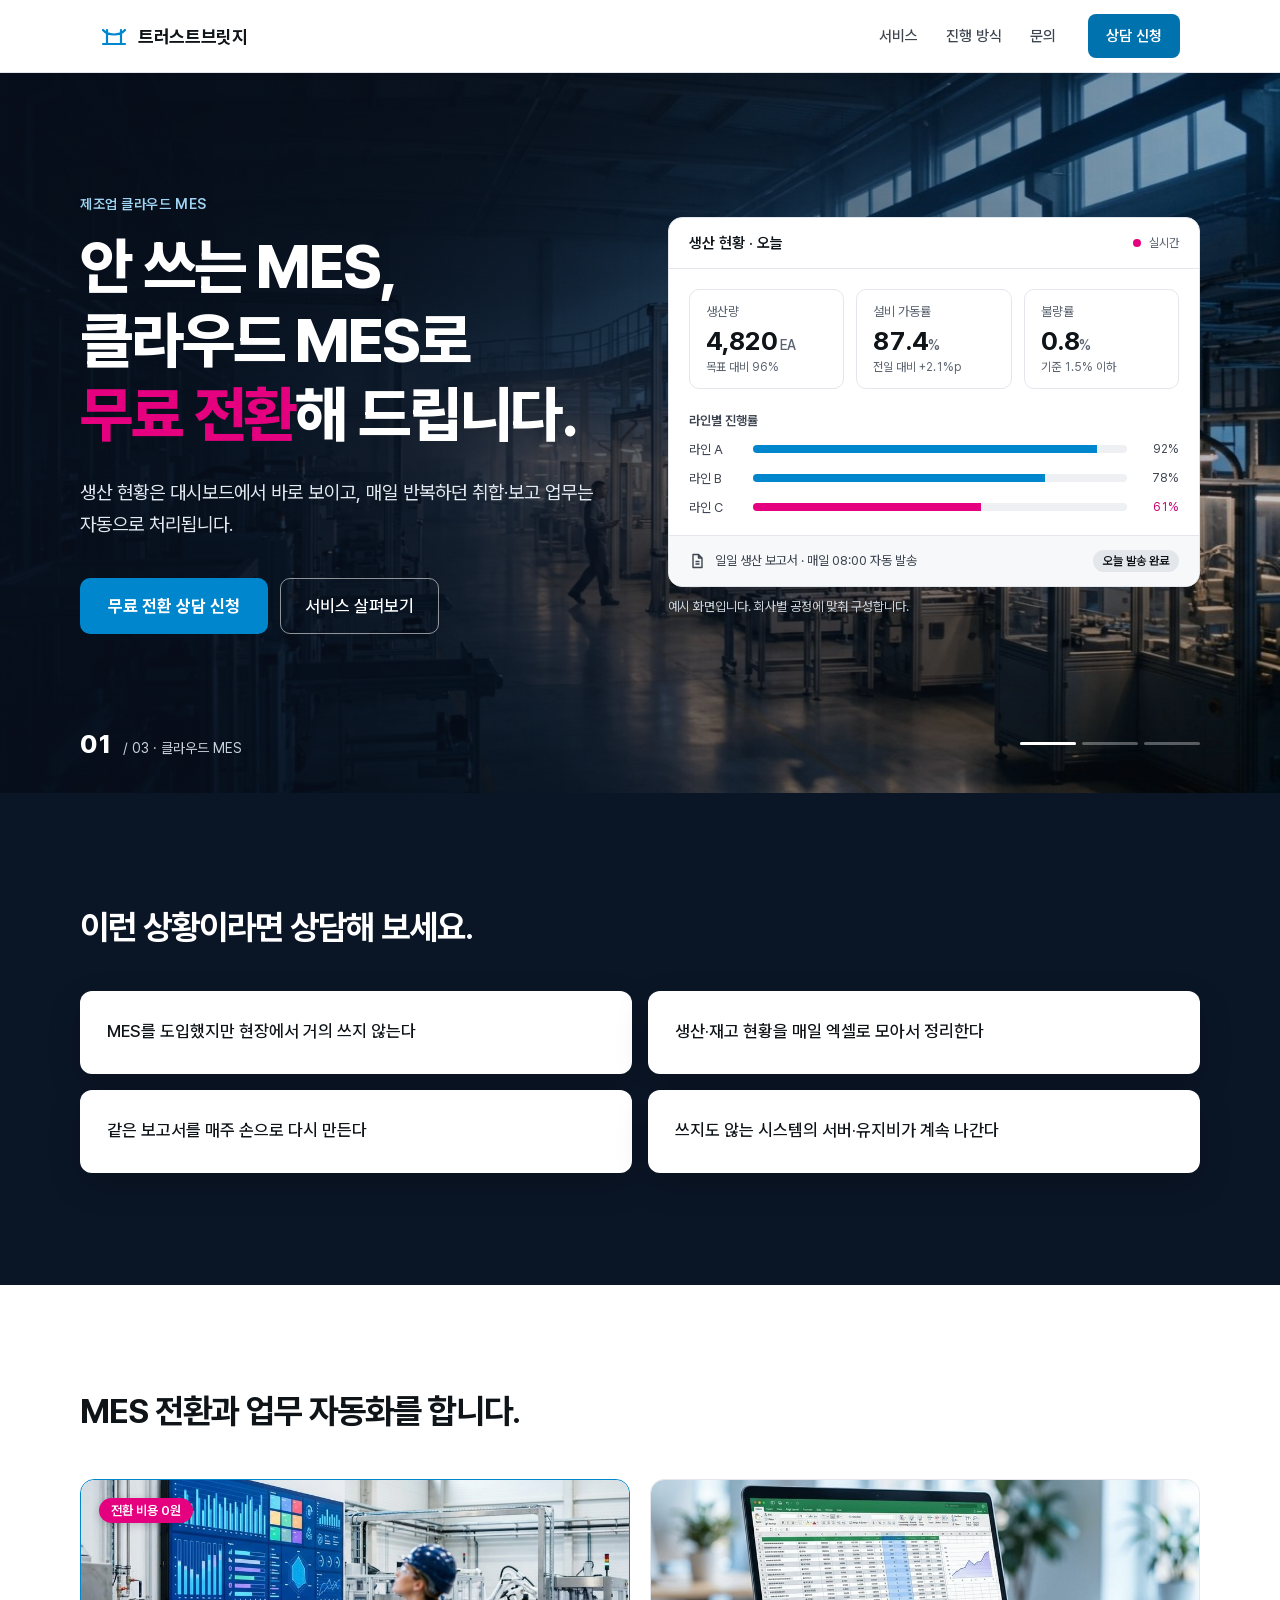
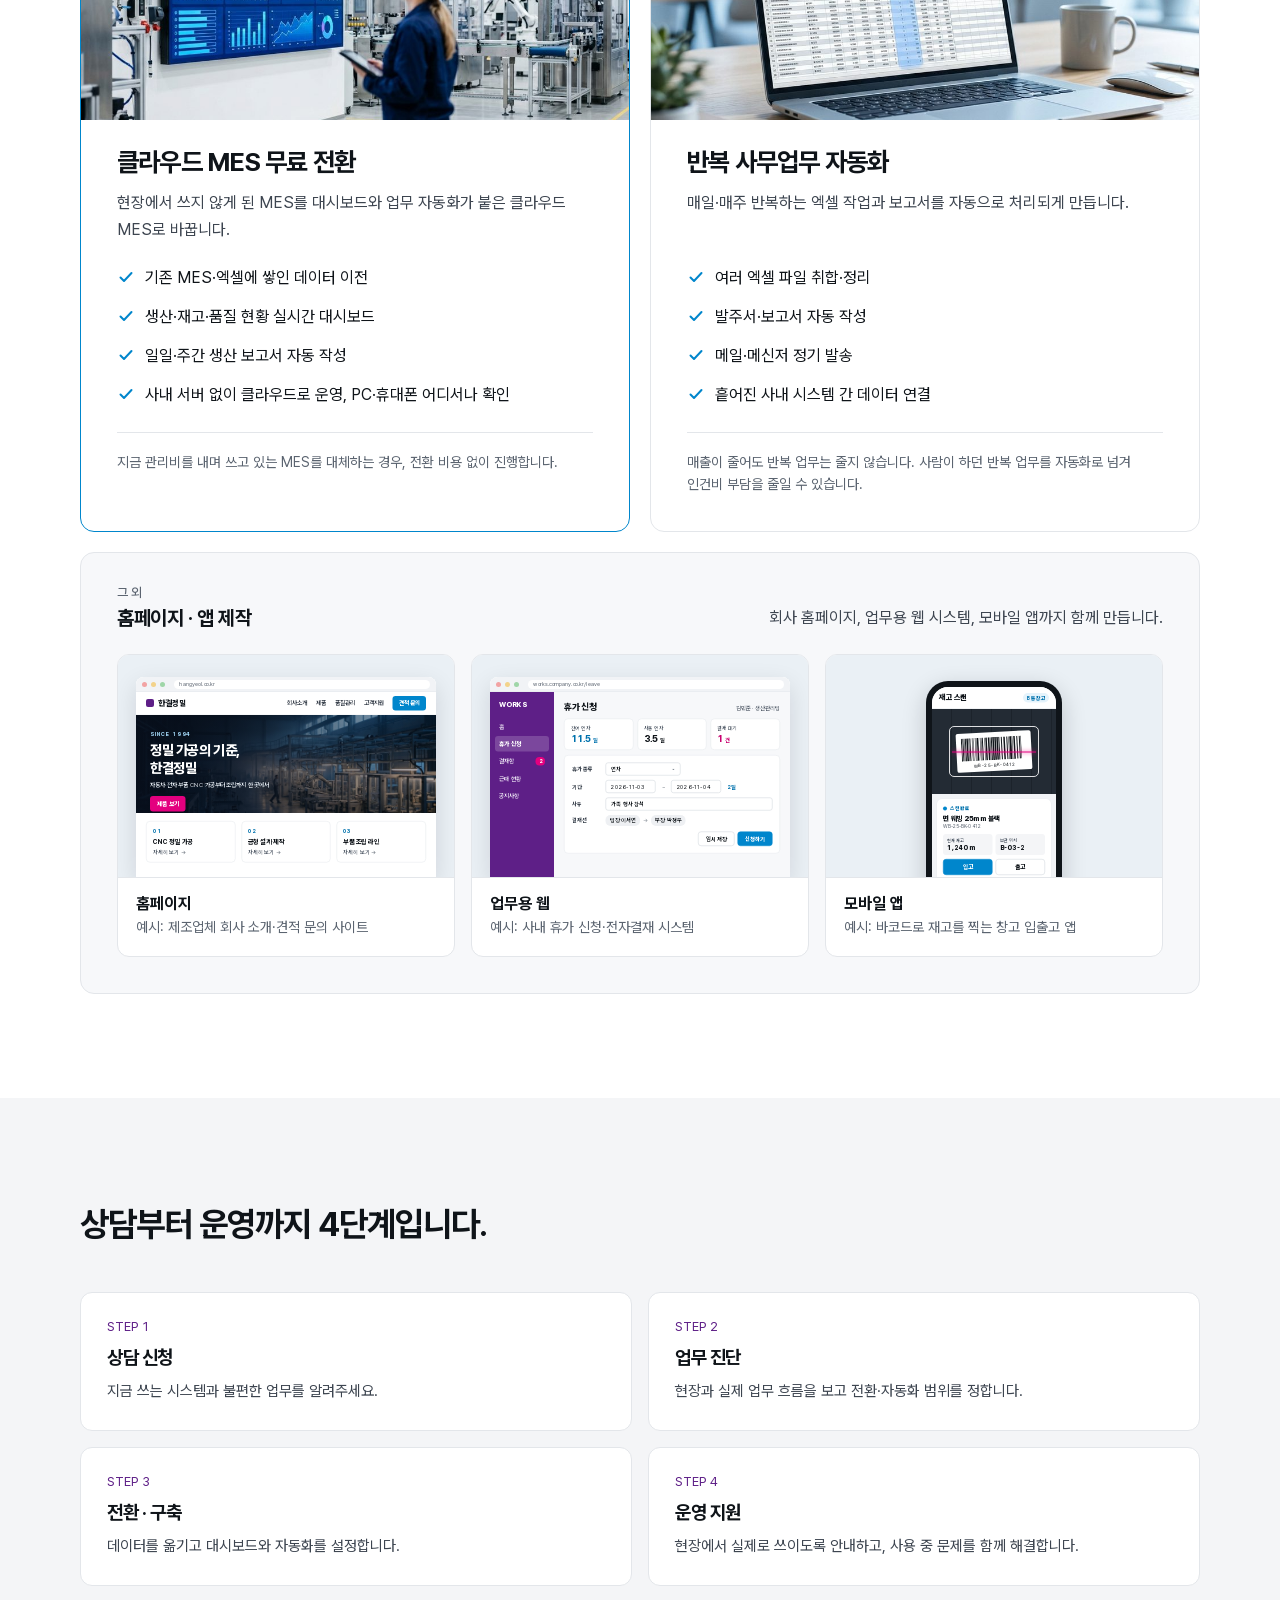
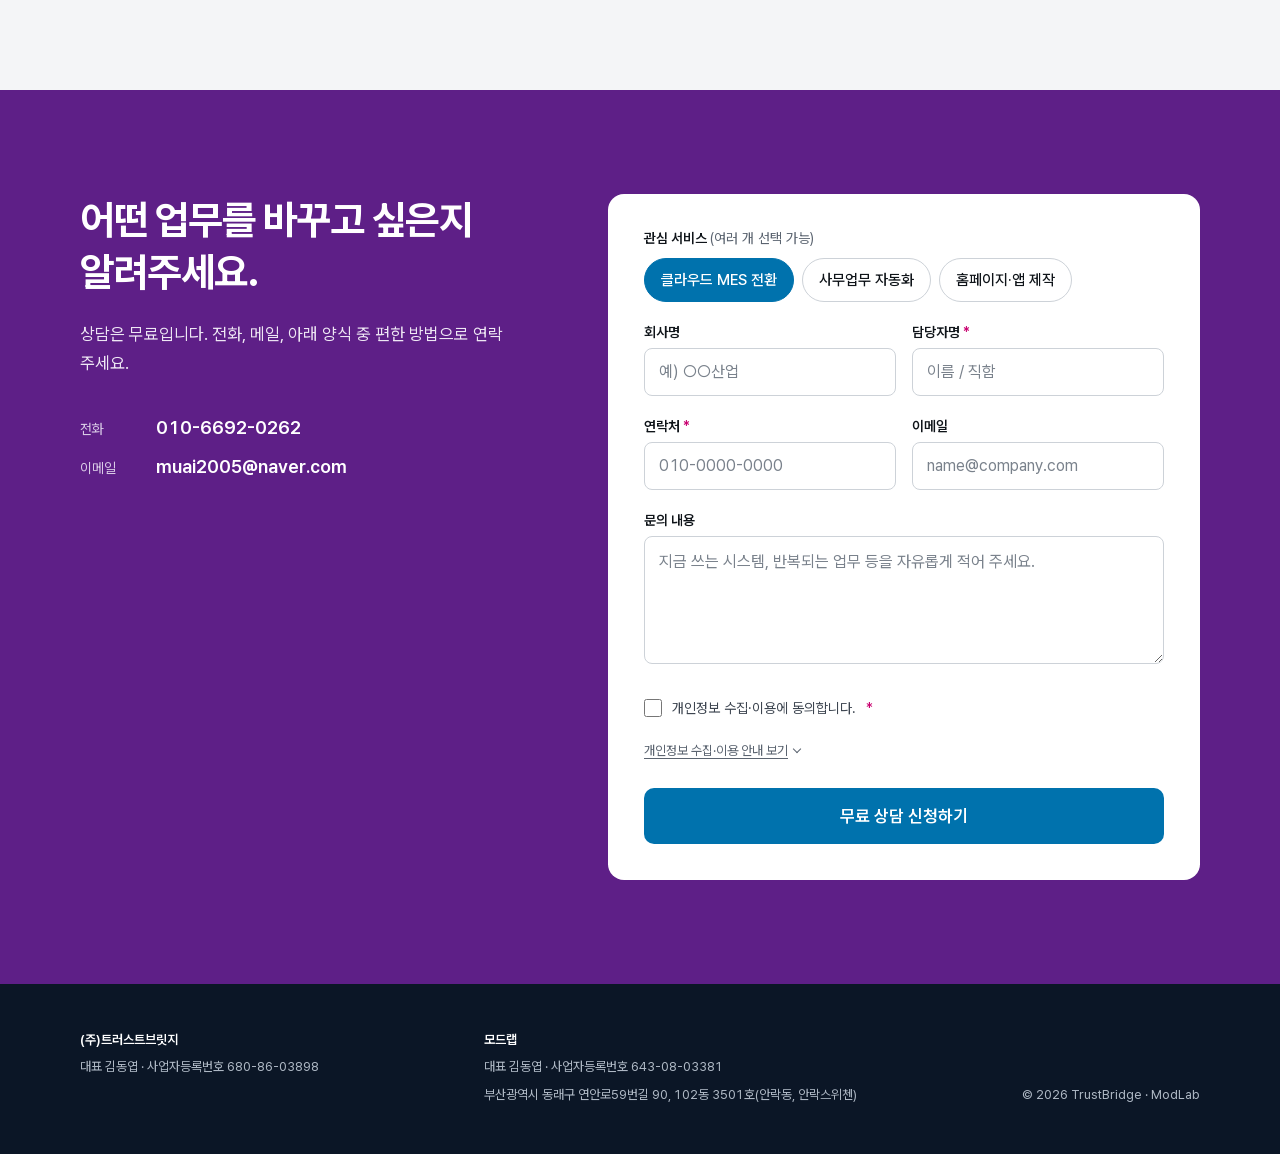
==== commit efa5ad8c: "Add labor-cost note to automation service card; align card notes Co-Authored-By: Claude Opus 5.5 <no" ====
--- a/index.html
+++ b/index.html
@@ -5,6 +5,49 @@
 <meta name="viewport" content="width=device-width, initial-scale=1">
 <title>트러스트브릿지 · 클라우드 MES 무료 전환</title>
 <meta name="description" content="안 쓰는 MES를 클라우드 MES로 무료 전환하고, 매일 반복하는 엑셀 취합·보고 업무를 자동화합니다.">
+<link rel="canonical" href="https://modelab-landing.pages.dev/">
+<meta name="theme-color" content="#0B1626">
+<meta name="google-site-verification" content="8XHgH9_GlQ7CnMWBPAaL-OP3bFsC9x2KEq3WQ5FmYxw">
+<meta name="google-site-verification" content="p43Ri4orC65d0gHnLU6IAh42sYq3tQQmLzXwiHtG9j0">
+
+<!-- Favicons -->
+<link rel="icon" href="/favicon.ico" sizes="48x48">
+<link rel="icon" href="/favicon.svg" type="image/svg+xml">
+<link rel="apple-touch-icon" href="/apple-touch-icon.png">
+<link rel="manifest" href="/site.webmanifest">
+
+<!-- Share previews (KakaoTalk, Facebook, LinkedIn, X) -->
+<meta property="og:type" content="website">
+<meta property="og:site_name" content="트러스트브릿지">
+<meta property="og:locale" content="ko_KR">
+<meta property="og:url" content="https://modelab-landing.pages.dev/">
+<meta property="og:title" content="트러스트브릿지 · 클라우드 MES 무료 전환">
+<meta property="og:description" content="안 쓰는 MES를 클라우드 MES로 무료 전환하고, 매일 반복하는 엑셀 취합·보고 업무를 자동화합니다.">
+<meta property="og:image" content="https://modelab-landing.pages.dev/assets/og-image.jpg">
+<meta property="og:image:width" content="1200">
+<meta property="og:image:height" content="630">
+<meta property="og:image:alt" content="안 쓰는 MES, 클라우드 MES로 무료 전환 · 트러스트브릿지">
+<meta name="twitter:card" content="summary_large_image">
+
+<script type="application/ld+json">
+{
+  "@context": "https://schema.org",
+  "@type": "Organization",
+  "name": "트러스트브릿지",
+  "legalName": "(주)트러스트브릿지",
+  "url": "https://modelab-landing.pages.dev/",
+  "logo": "https://modelab-landing.pages.dev/assets/icon-512.png",
+  "email": "muai2005@naver.com",
+  "telephone": "+82-10-6692-0262",
+  "address": {
+    "@type": "PostalAddress",
+    "streetAddress": "연안로59번길 90, 102동 3501호",
+    "addressLocality": "동래구",
+    "addressRegion": "부산광역시",
+    "addressCountry": "KR"
+  }
+}
+</script>
 <link rel="preload" href="assets/fonts/PretendardVariable.woff2" as="font" type="font/woff2" crossorigin>
 <link rel="stylesheet" href="css/styles.css">
 </head>
@@ -188,6 +231,7 @@
           <li><span class="check"><svg width="18" height="18" viewBox="0 0 18 18" fill="none" aria-hidden="true"><path d="M3.5 9.5l3.5 3.5 7.5-8" stroke="currentColor" stroke-width="2" stroke-linecap="round" stroke-linejoin="round"/></svg></span>메일·메신저 정기 발송</li>
           <li><span class="check"><svg width="18" height="18" viewBox="0 0 18 18" fill="none" aria-hidden="true"><path d="M3.5 9.5l3.5 3.5 7.5-8" stroke="currentColor" stroke-width="2" stroke-linecap="round" stroke-linejoin="round"/></svg></span>흩어진 사내 시스템 간 데이터 연결</li>
         </ul>
+        <p class="svc__note">매출이 줄어도 반복 업무는 줄지 않습니다. 사람이 하던 반복 업무를 자동화로 넘겨 인건비 부담을 줄일 수 있습니다.</p>
       </article>
     </div>
 
--- a/css/styles.css
+++ b/css/styles.css
@@ -260,7 +260,7 @@
 @supports (grid-template-rows: subgrid) {
   .services { display: grid; grid-template-columns: repeat(2, minmax(0, 1fr)); }
   .svc { display: grid; grid-template-rows: subgrid; grid-row: span 4; row-gap: 22px; align-content: start; }
-  .svc__note { align-self: end; }
+  .svc .svc__note { align-self: start; margin-top: 0; }
 }
 @media (max-width: 960px) {
   .services { grid-template-columns: minmax(0, 1fr); }
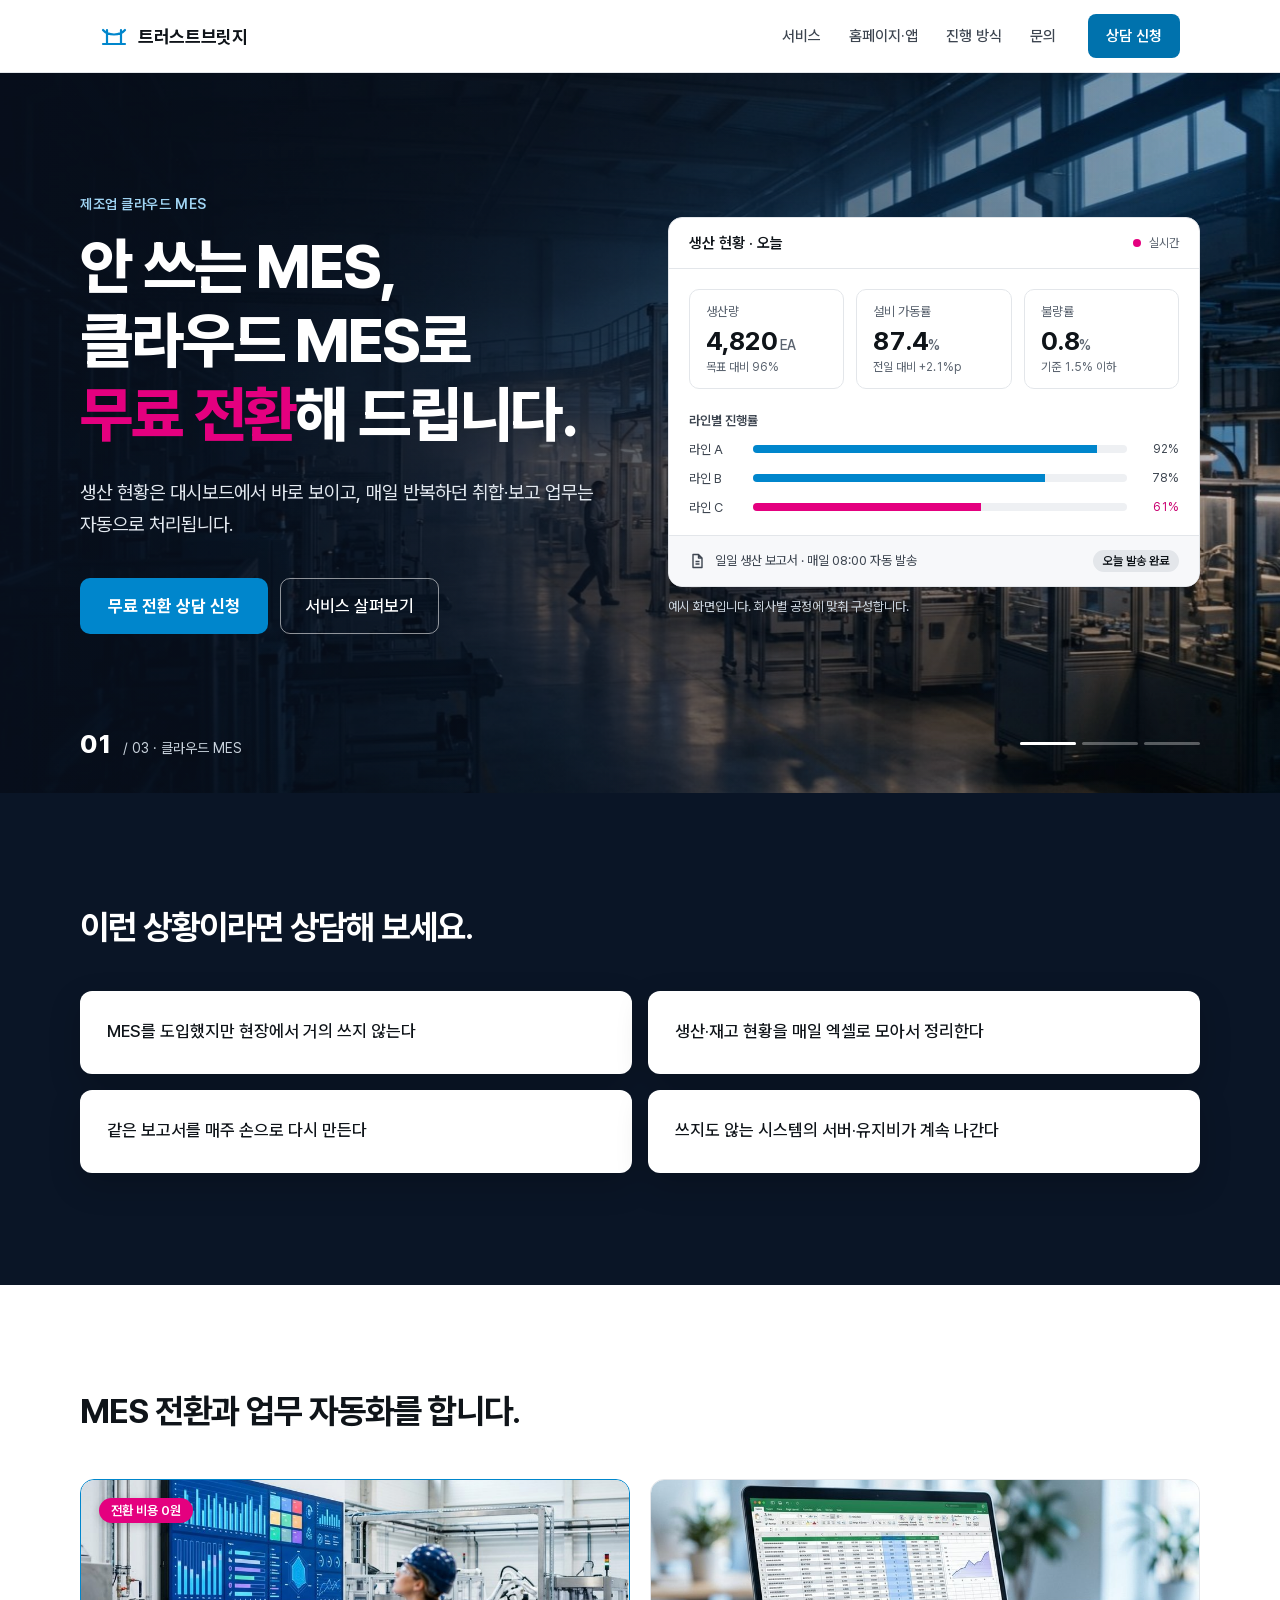
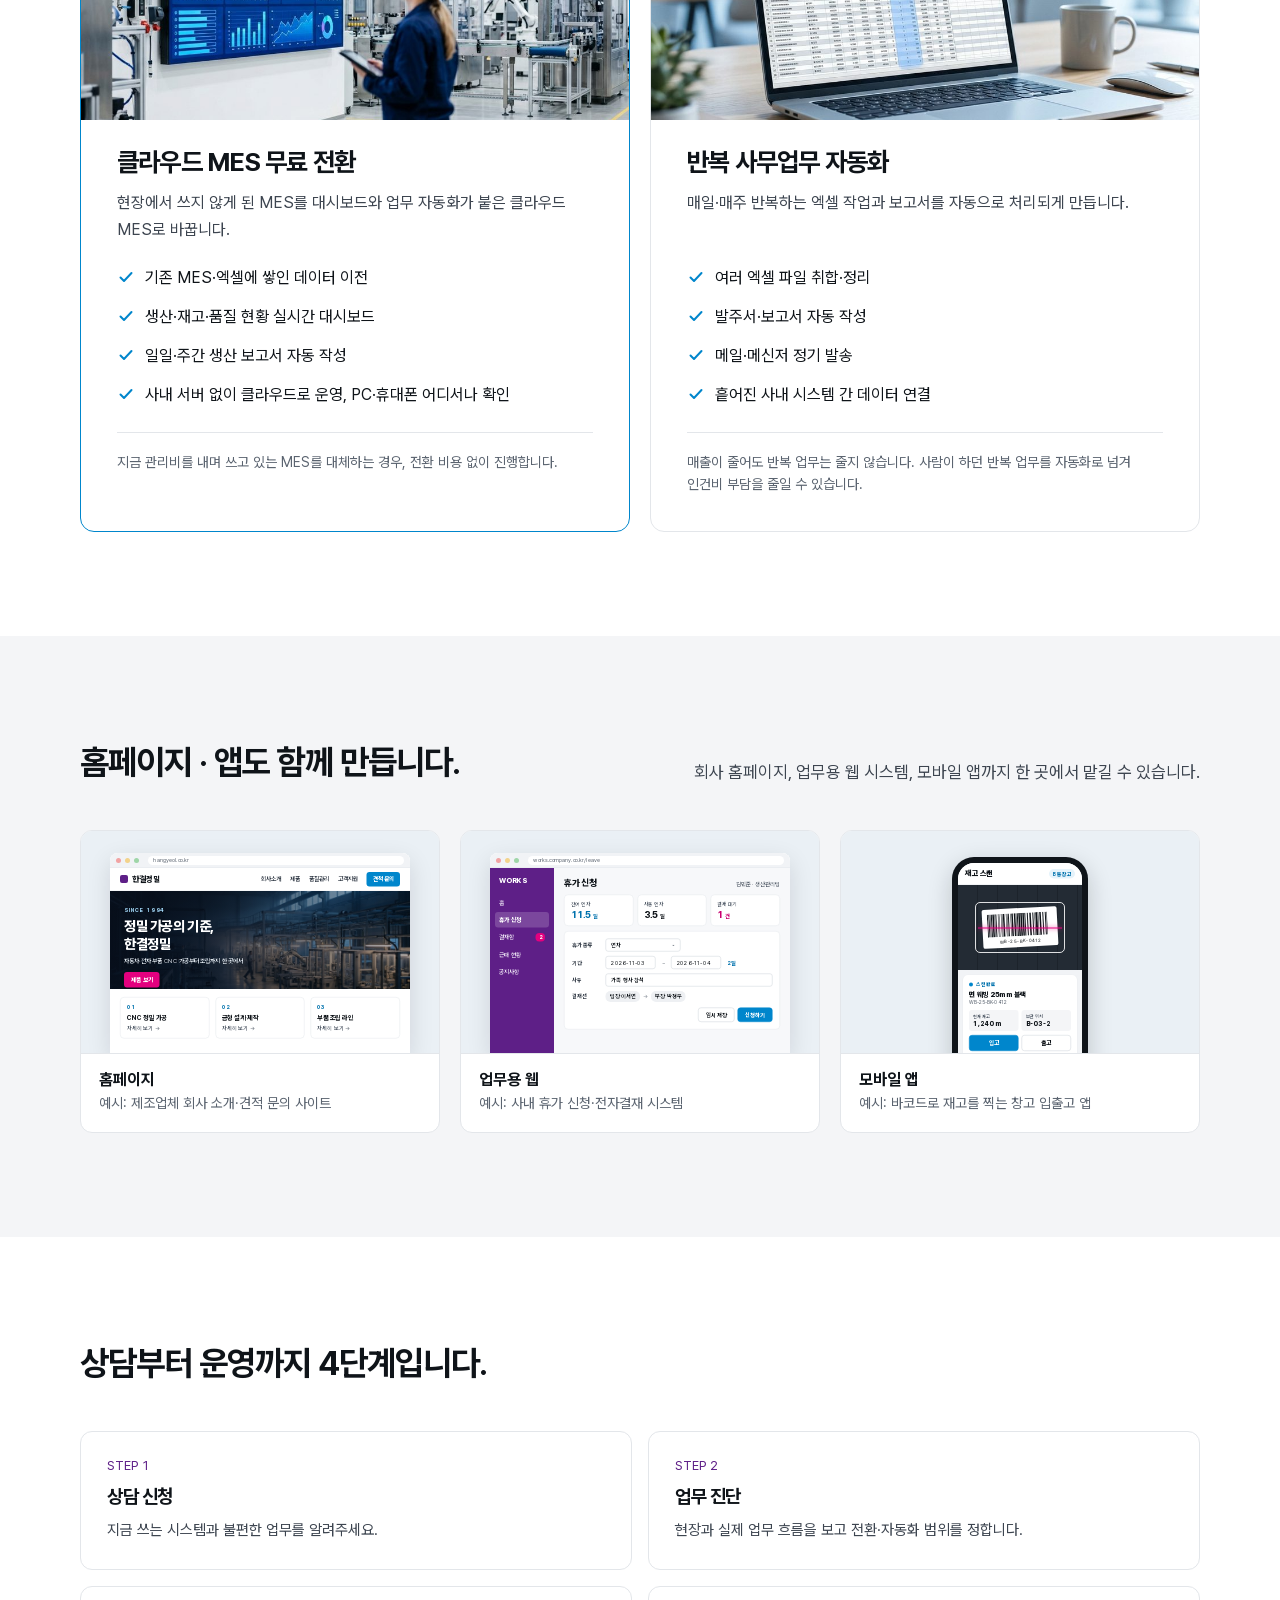
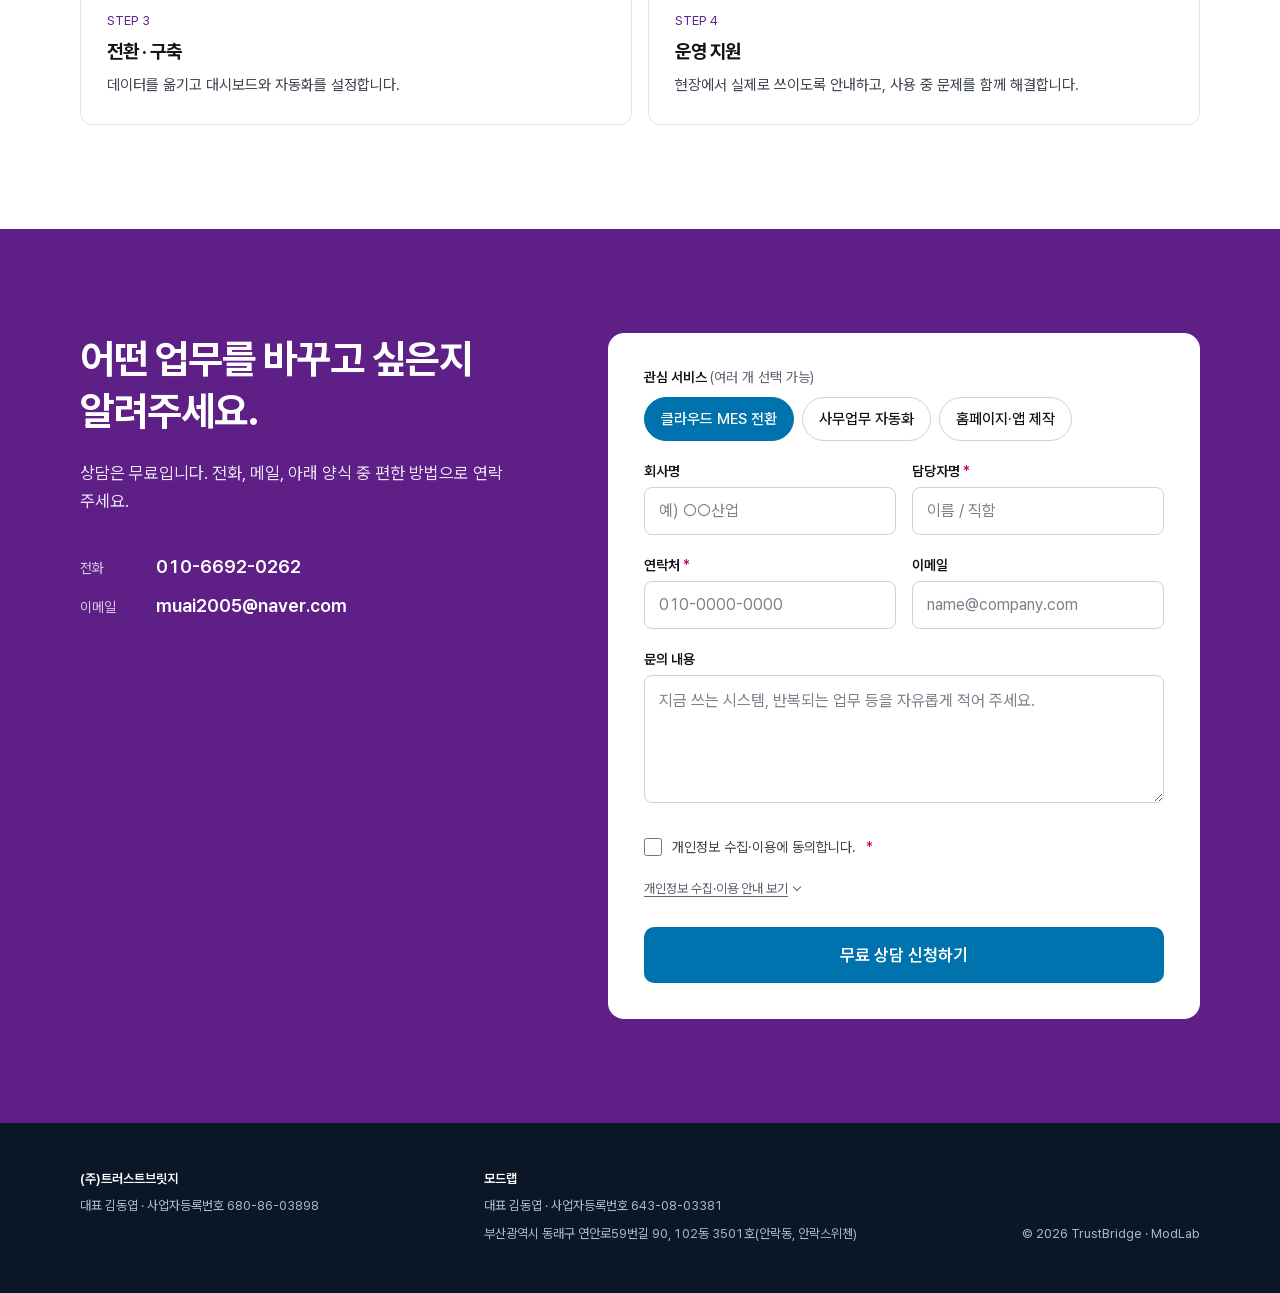
==== commit d2e235d8: "Split homepage/app showcase into its own section with nav link Co-Authored-By: Claude Opus 5.5 <nore" ====
--- a/index.html
+++ b/index.html
@@ -62,6 +62,7 @@
     <nav class="site-nav" aria-label="주요 메뉴">
       <div class="site-nav__links">
         <a href="#services">서비스</a>
+        <a href="#web">홈페이지·앱</a>
         <a href="#process">진행 방식</a>
         <a href="#contact">문의</a>
       </div>
@@ -234,16 +235,16 @@
         <p class="svc__note">매출이 줄어도 반복 업무는 줄지 않습니다. 사람이 하던 반복 업무를 자동화로 넘겨 인건비 부담을 줄일 수 있습니다.</p>
       </article>
     </div>
-
-    <div class="other reveal d4">
-      <div class="other__head">
-        <div>
-          <div class="other__eyebrow">그 외</div>
-          <h3>홈페이지 · 앱 제작</h3>
-        </div>
-        <p>회사 홈페이지, 업무용 웹 시스템, 모바일 앱까지 함께 만듭니다.</p>
-      </div>
-      <div class="grid3">
+  </div>
+</section>
+
+<section id="web" class="section section--soft">
+  <div class="container">
+    <div class="section__head">
+      <h2 class="section__title reveal">홈페이지 · 앱도 함께 만듭니다.</h2>
+      <p class="section__lead reveal d1">회사 홈페이지, 업무용 웹 시스템, 모바일 앱까지 한 곳에서 맡길 수 있습니다.</p>
+    </div>
+    <div class="grid3 showcase">
         <figure class="show card reveal d1">
           <div class="show__stage" aria-hidden="true">
             <div class="browser zoom">
@@ -343,12 +344,11 @@
           </div>
           <figcaption><b>모바일 앱</b><span>예시: 바코드로 재고를 찍는 창고 입출고 앱</span></figcaption>
         </figure>
-      </div>
-    </div>
-  </div>
-</section>
-
-<section id="process" class="section section--soft">
+    </div>
+  </div>
+</section>
+
+<section id="process" class="section">
   <div class="container">
     <h2 class="section__title reveal">상담부터 운영까지 4단계입니다.</h2>
     <ol class="steps grid2">
--- a/css/styles.css
+++ b/css/styles.css
@@ -271,12 +271,9 @@
 .checklist li { display: flex; gap: 10px; align-items: flex-start; font-size: 16px; line-height: 1.5; }
 .svc__note { margin: auto 0 0; padding-top: 18px; border-top: 1px solid var(--line); font-size: 14px; line-height: 1.6; color: var(--ink-3); }
 
-.other { margin-top: 20px; border: 1px solid var(--line); border-radius: 14px; padding: 32px 36px 36px; background: var(--bg-softer); }
-.other__head { display: flex; flex-wrap: wrap; align-items: flex-end; justify-content: space-between; gap: 8px 32px; }
-.other__eyebrow { font-size: 13px; font-weight: 500; color: var(--ink-3); }
-.other h3 { margin: 6px 0 0; font-size: 20px; letter-spacing: -0.02em; font-weight: 700; }
-.other__head p { margin: 0; font-size: 16px; line-height: 1.6; color: var(--ink-2); }
-.other .grid3 { margin-top: 24px; }
+.section__head { display: flex; flex-wrap: wrap; align-items: flex-end; justify-content: space-between; gap: 12px 32px; }
+.section__lead { margin: 0; font-size: 17px; line-height: 1.65; color: var(--ink-2); }
+.showcase { margin-top: 44px; gap: 20px; }
 
 /* Showcase mockups (homepage / web / app) */
 .show { margin: 0; background: #FFFFFF; border: 1px solid var(--line); border-radius: 12px; overflow: hidden; }
@@ -519,11 +516,10 @@
   .hero__ctas a { flex: 1 1 100%; }
   .hero__fig { display: none; }
   .section, .pains { padding-top: 64px; padding-bottom: 64px; }
-  .grid2, .grid3, .pains .grid2, .other .grid3 { margin-top: 28px; }
+  .grid2, .grid3, .pains .grid2, .showcase { margin-top: 28px; }
   .svc { padding: 24px; gap: 18px; }
   .svc__img { margin: -24px -24px 0; height: 190px; }
   .svc h3 { font-size: 22px; }
-  .other { padding: 24px 20px; }
   .form-card { padding: 24px 20px; }
 }
 @media (max-width: 420px) {
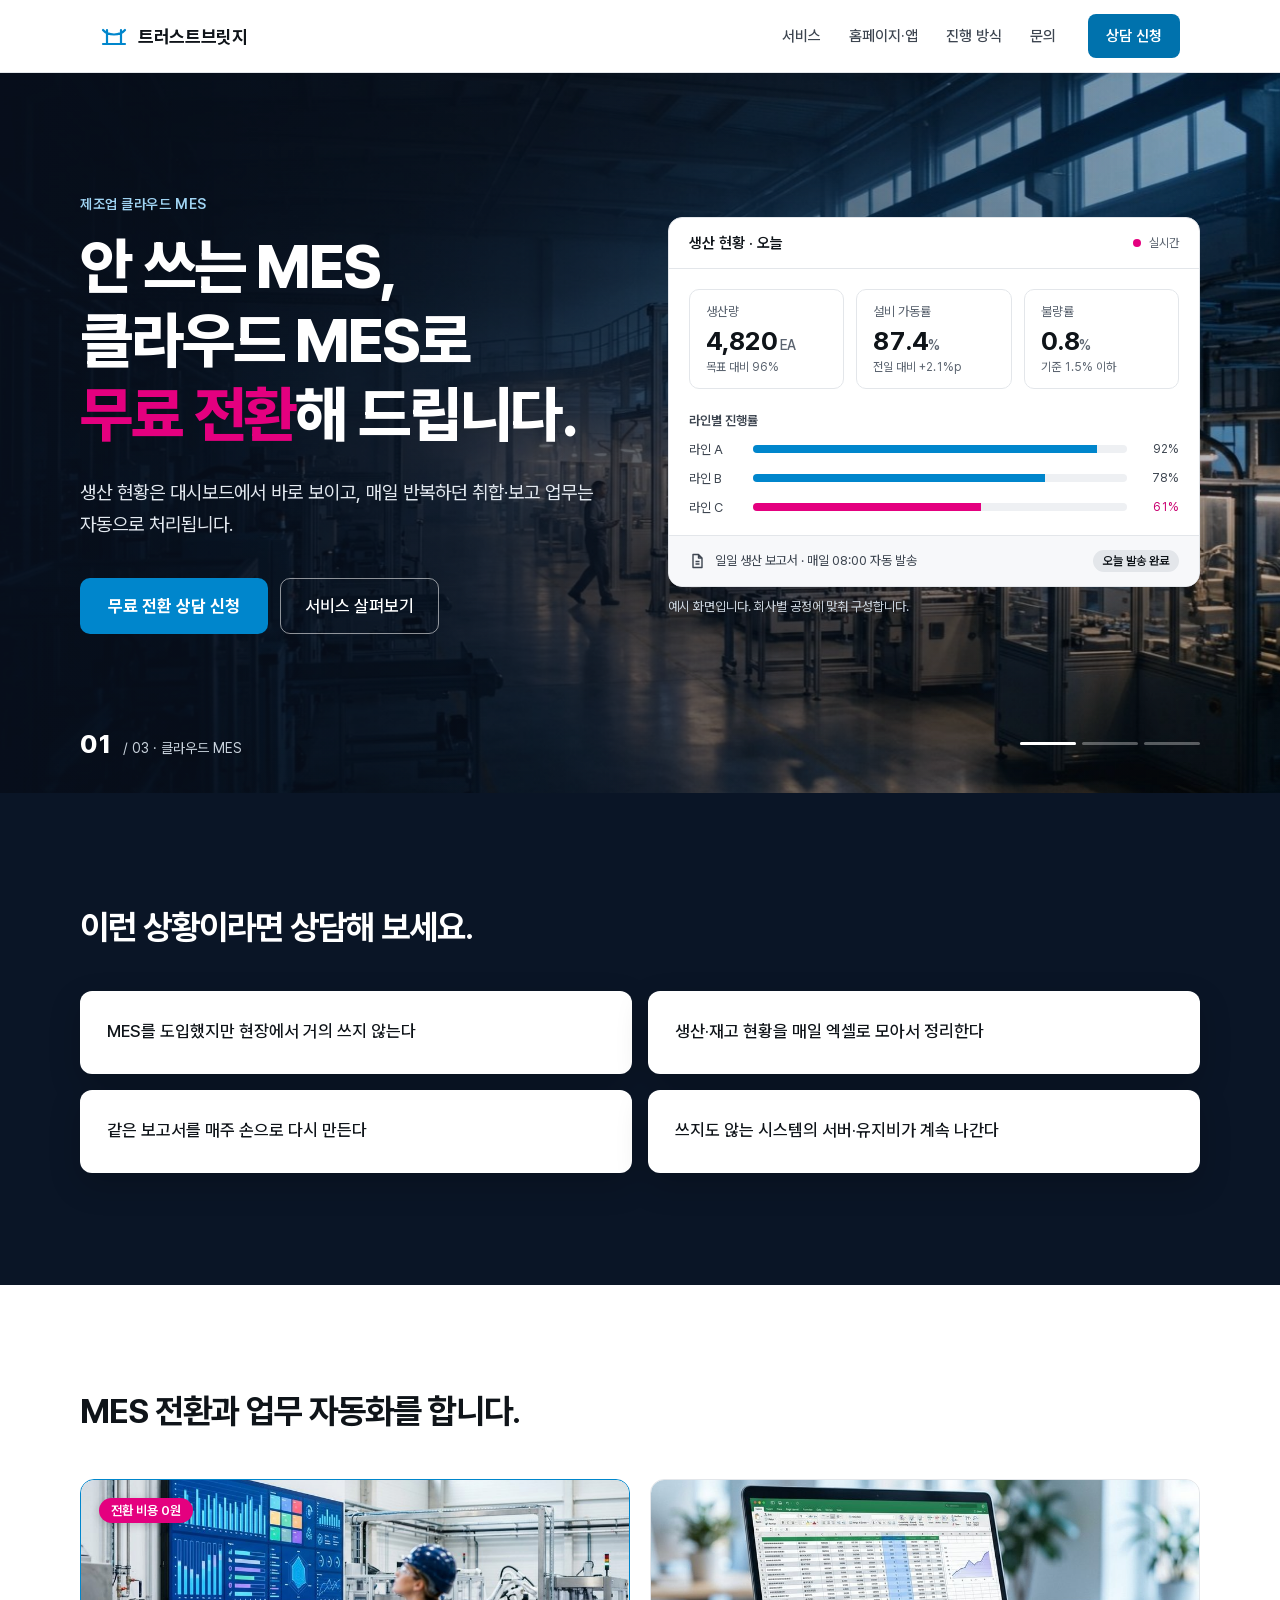
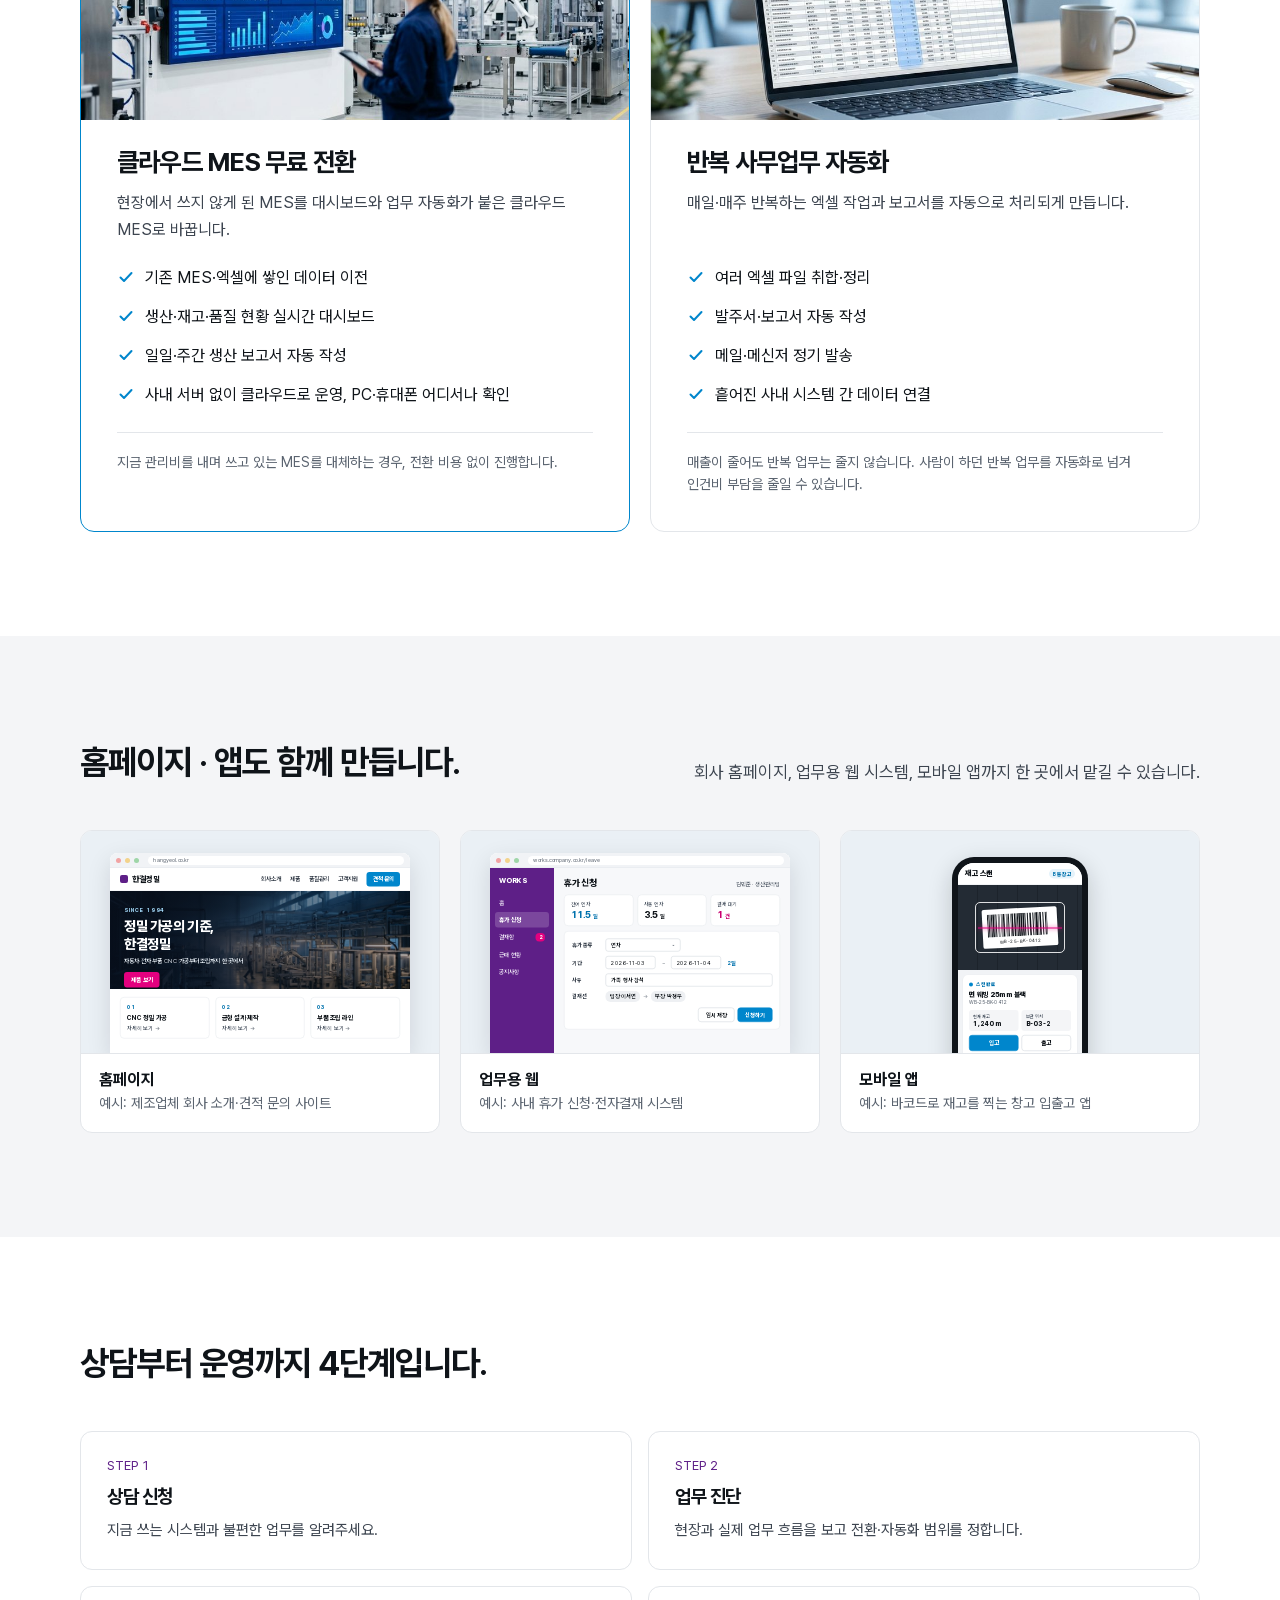
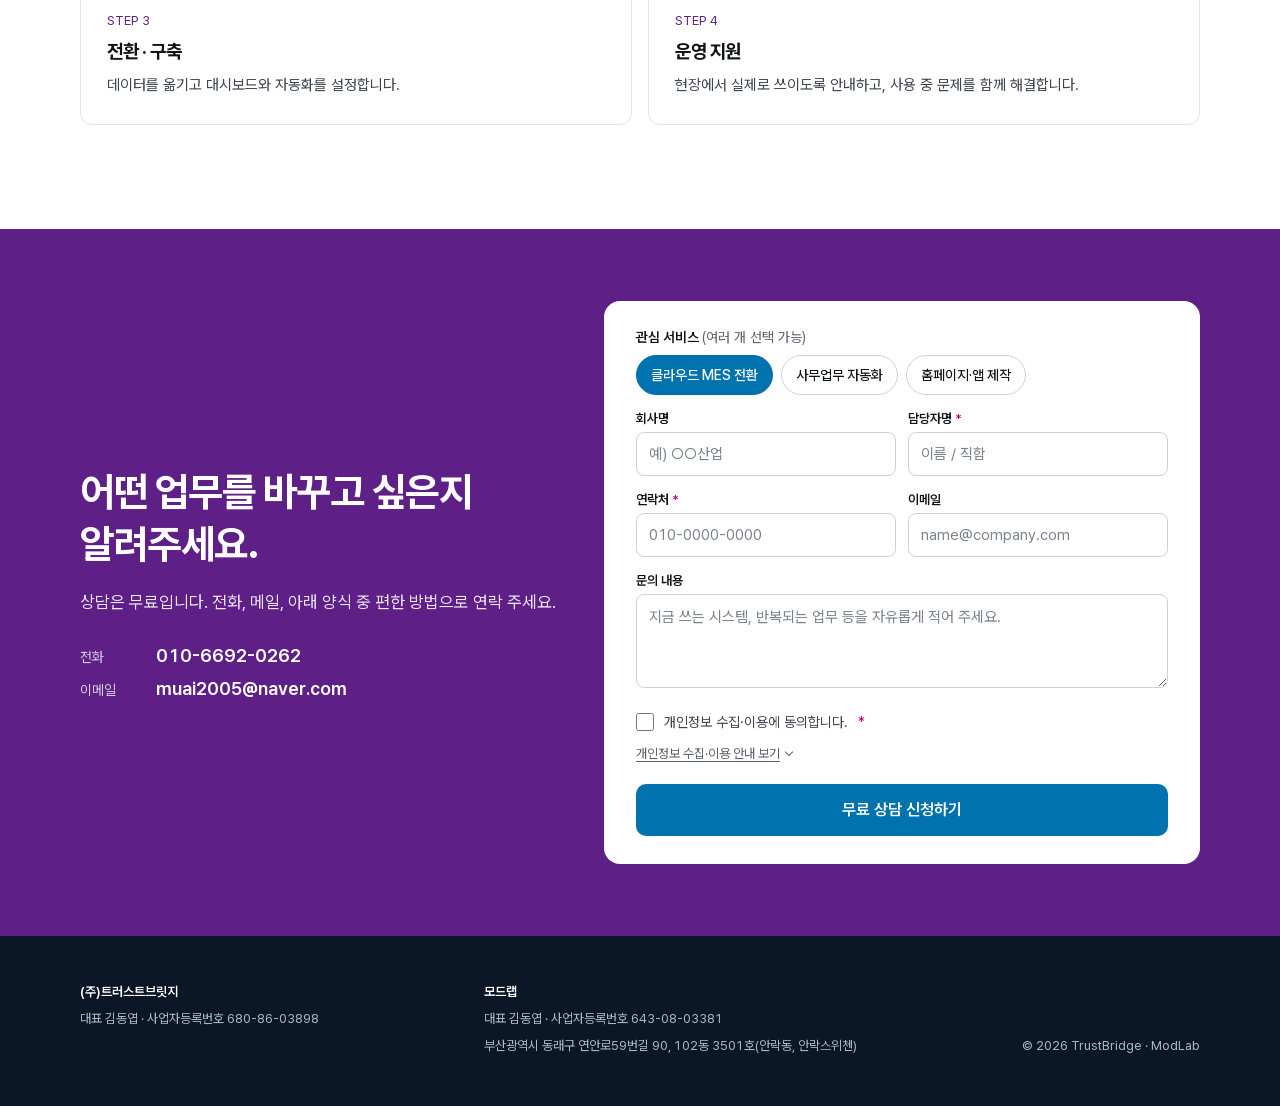
==== commit 057fc345: "Compact contact section spacing and form controls Co-Authored-By: Claude Opus 5.5 <noreply@anthropic" ====
--- a/index.html
+++ b/index.html
@@ -405,7 +405,7 @@
           <label class="field"><span>연락처 <em class="req" aria-hidden="true">*</em></span><input class="input" type="tel" name="phone" required maxlength="30" autocomplete="tel" placeholder="010-0000-0000"></label>
           <label class="field">이메일<input class="input" type="email" name="email" maxlength="120" autocomplete="email" placeholder="name@company.com"></label>
         </div>
-        <label class="field">문의 내용<textarea class="input" name="message" rows="4" maxlength="3000" placeholder="지금 쓰는 시스템, 반복되는 업무 등을 자유롭게 적어 주세요."></textarea></label>
+        <label class="field">문의 내용<textarea class="input" name="message" rows="3" maxlength="3000" placeholder="지금 쓰는 시스템, 반복되는 업무 등을 자유롭게 적어 주세요."></textarea></label>
         <div class="consent">
           <label class="agree"><input type="checkbox" name="agree" required aria-describedby="privacy-notice">개인정보 수집·이용에 동의합니다. <em class="req" aria-hidden="true">*</em></label>
           <details class="privacy">
--- a/css/styles.css
+++ b/css/styles.css
@@ -567,3 +567,25 @@
 .privacy tr + tr th, .privacy tr + tr td { border-top: 1px solid var(--line); }
 .privacy strong { color: var(--ink); }
 .privacy p { margin: 10px 0 0; line-height: 1.6; }
+
+/* Compact contact section */
+.section.contact { padding-top: 72px; padding-bottom: 72px; }
+.contact__inner { gap: 48px; align-items: center; }
+.contact__lead { margin-top: 18px; }
+.contact__list { margin-top: 28px; gap: 12px; }
+.form-card { padding: 28px 32px; }
+.form { gap: 16px; }
+.form .chips { margin-top: 10px; }
+.form .chip { min-height: 40px; padding: 0 14px; font-size: 14px; }
+.form .field { gap: 6px; font-size: 13px; }
+.form .input { min-height: 44px; padding: 10px 12px; font-size: 15px; }
+.form .form__row { gap: 12px; }
+.form .agree { min-height: 36px; }
+.form .consent { gap: 0; }
+.form .privacy summary { min-height: 28px; }
+.form .form__submit { min-height: 52px; font-size: 16px; }
+@media (max-width: 640px) {
+  .section.contact { padding-top: 56px; padding-bottom: 56px; }
+  .contact__inner { gap: 32px; }
+  .form-card { padding: 22px 18px; }
+}
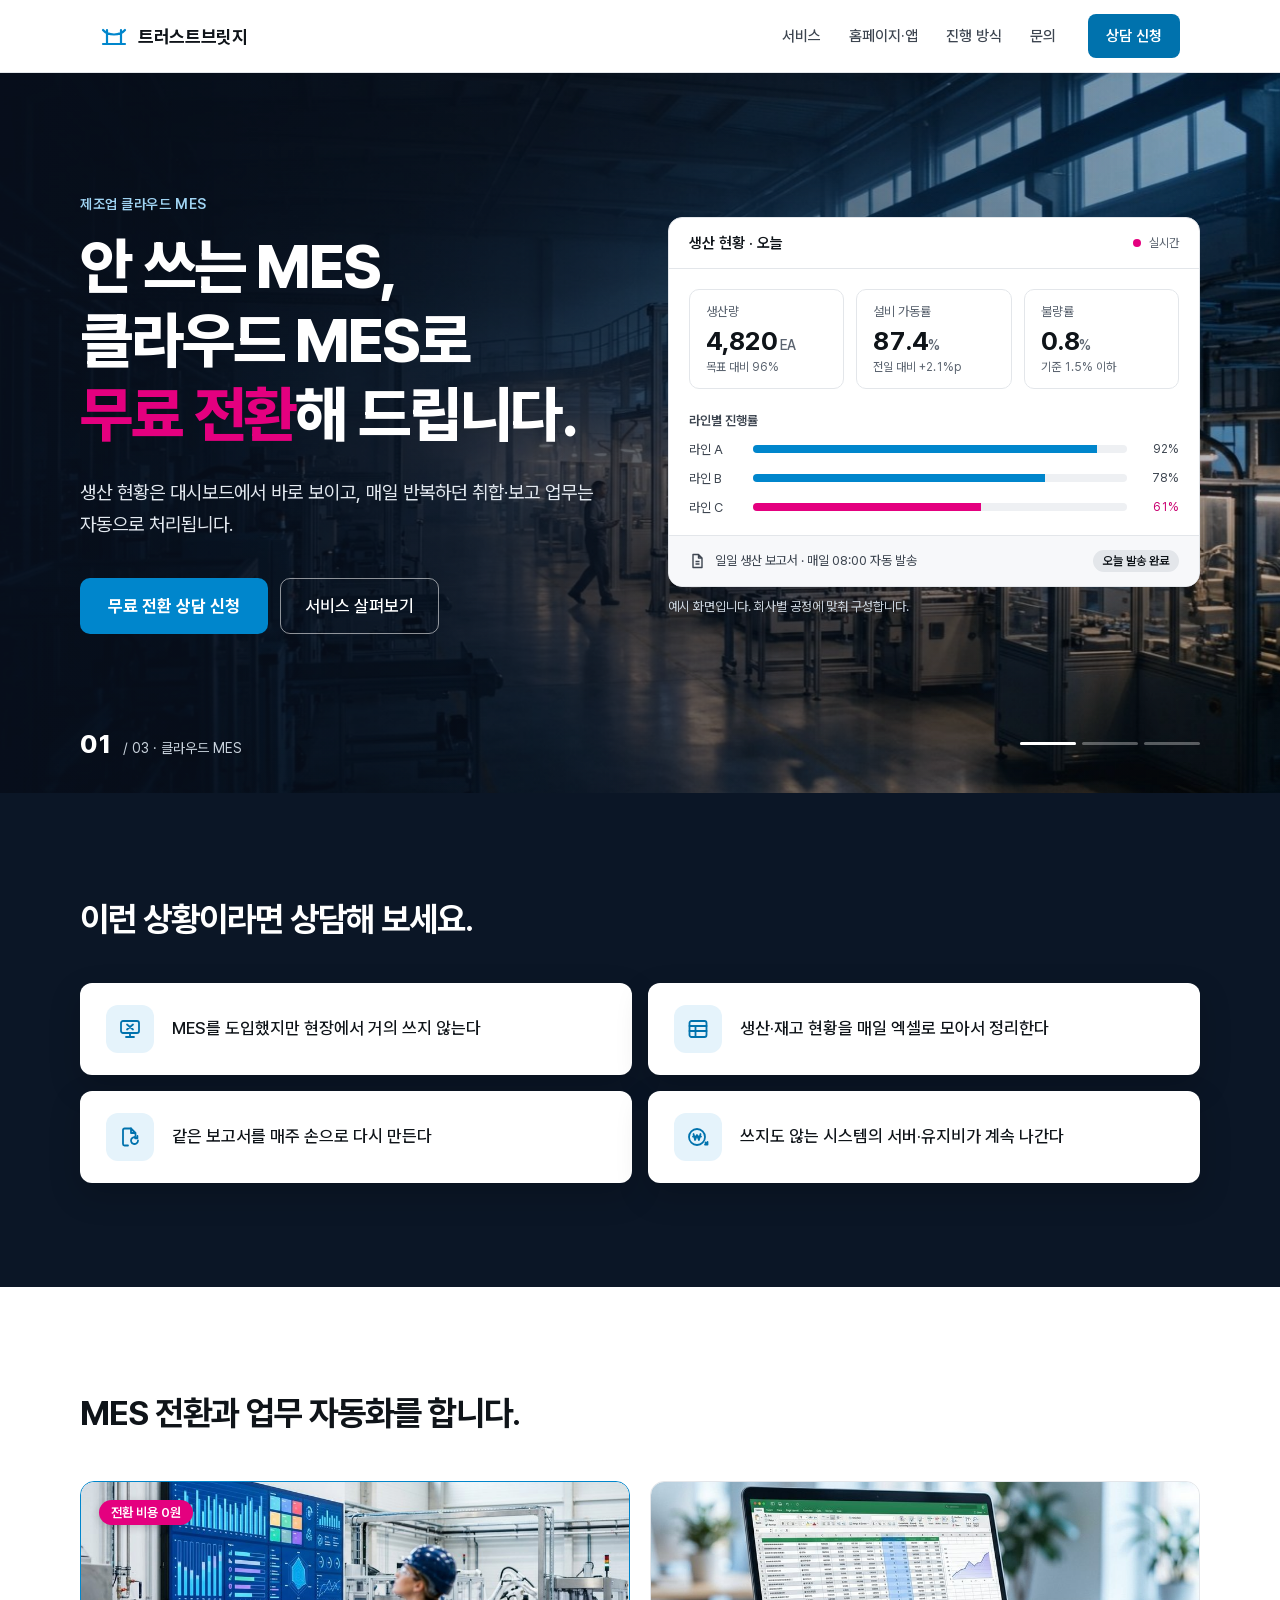
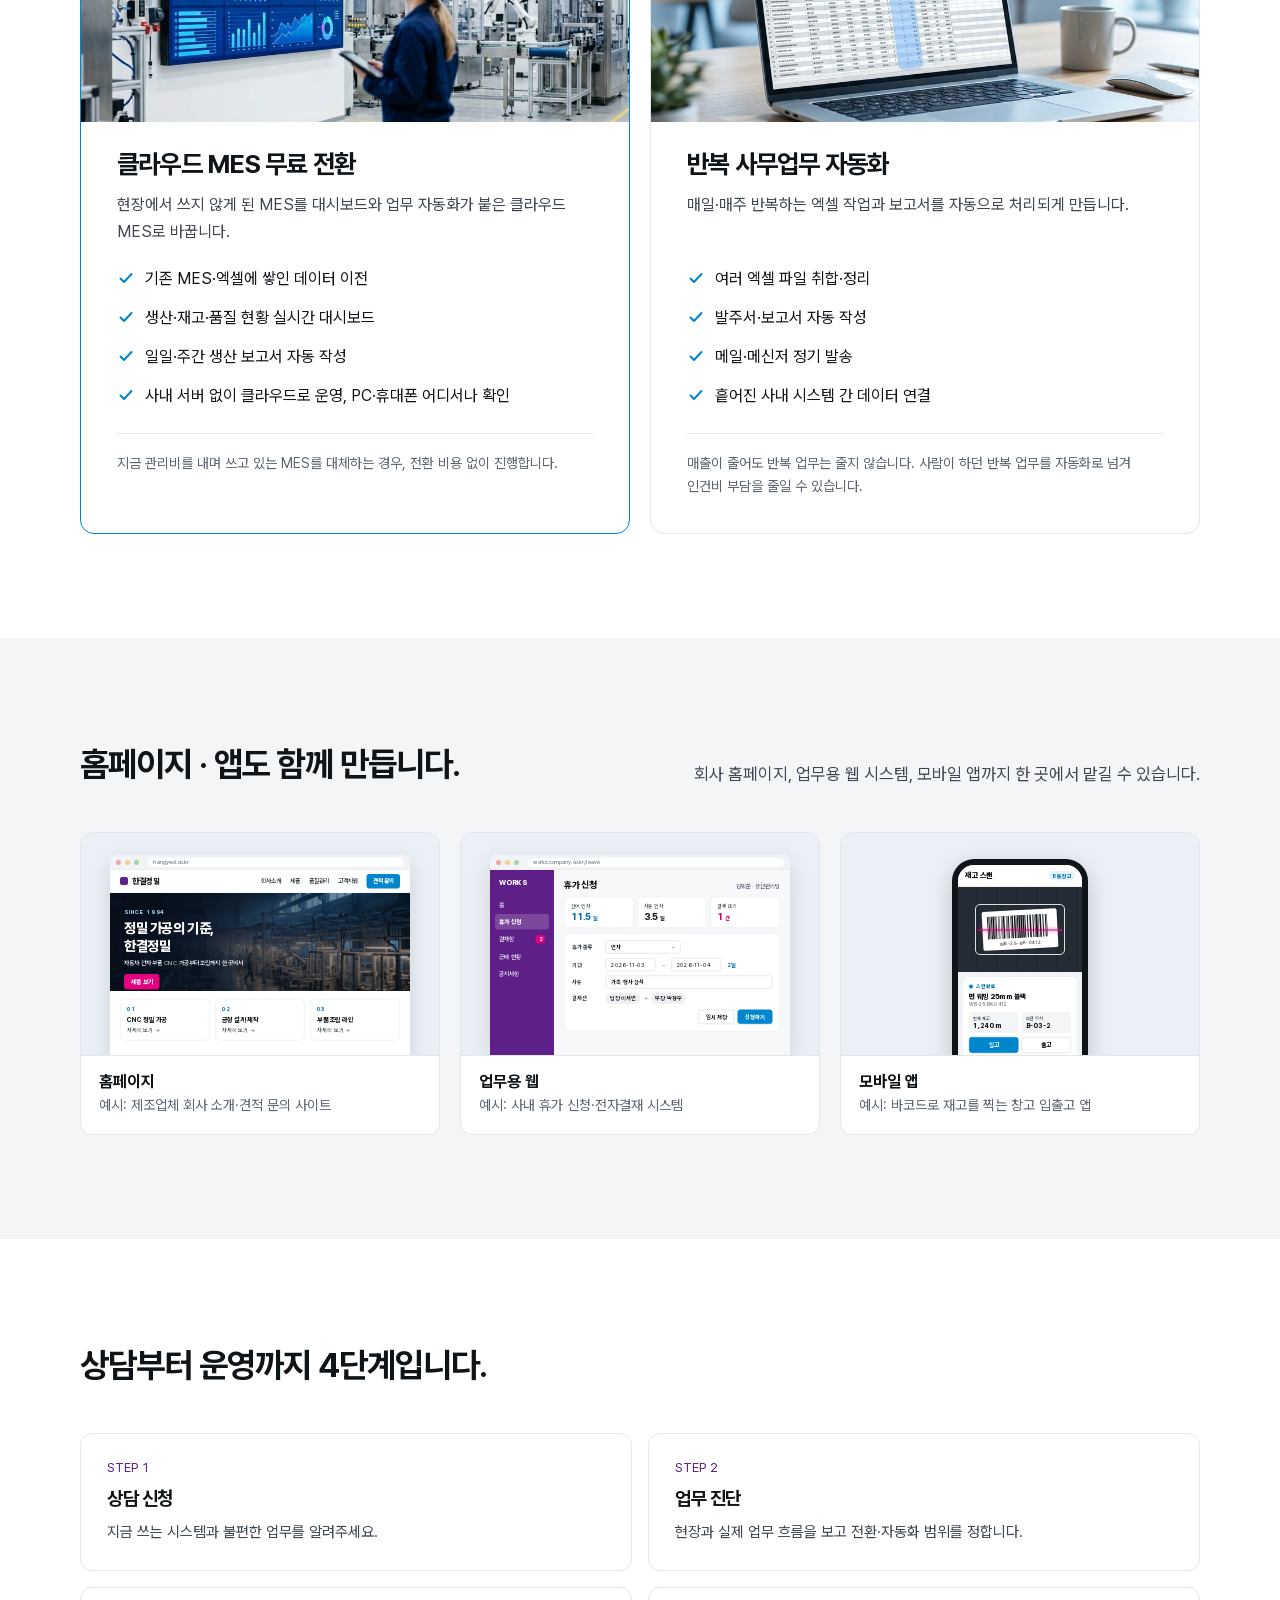
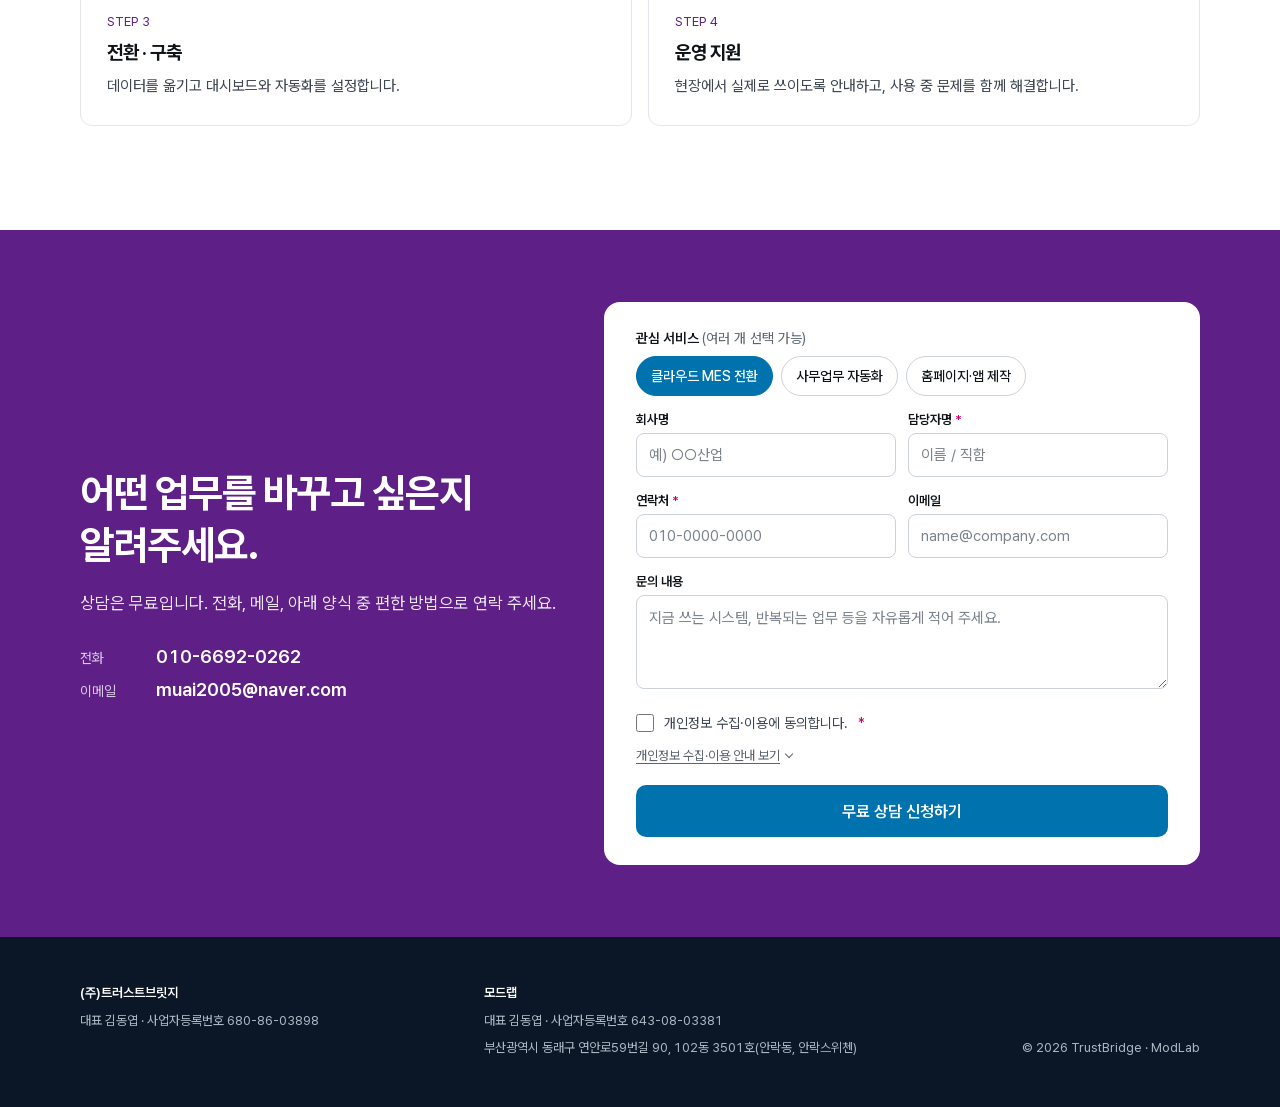
==== commit dd4b7c7a: "Pain-point section: drop background photos, add icon to each card Co-Authored-By: Claude Opus 5.5 <n" ====
--- a/index.html
+++ b/index.html
@@ -184,19 +184,13 @@
 </section>
 
 <section class="pains">
-  <div class="pains__bg" aria-hidden="true">
-    <img src="assets/img/pain-1.jpg" alt="">
-    <img src="assets/img/pain-2.jpg" alt="">
-    <img src="assets/img/pain-3.jpg" alt="">
-  </div>
-  <div class="pains__shade" aria-hidden="true"></div>
   <div class="container">
     <h2 class="section__title reveal">이런 상황이라면 상담해 보세요.</h2>
     <div class="grid2">
-      <div class="pain card reveal d2"><p>MES를 도입했지만 현장에서 거의 쓰지 않는다</p></div>
-      <div class="pain card reveal d3"><p>생산·재고 현황을 매일 엑셀로 모아서 정리한다</p></div>
-      <div class="pain card reveal d4"><p>같은 보고서를 매주 손으로 다시 만든다</p></div>
-      <div class="pain card reveal d5"><p>쓰지도 않는 시스템의 서버·유지비가 계속 나간다</p></div>
+      <div class="pain card reveal d2"><span class="pain__icon"><svg width="24" height="24" viewBox="0 0 24 24" fill="none" aria-hidden="true" stroke="currentColor" stroke-width="1.8" stroke-linecap="round" stroke-linejoin="round"><rect x="3" y="4" width="18" height="12" rx="2"/><path d="M8 20h8M12 16v4M9 7.5l6 5M15 7.5l-6 5"/></svg></span><p>MES를 도입했지만 현장에서 거의 쓰지 않는다</p></div>
+      <div class="pain card reveal d3"><span class="pain__icon"><svg width="24" height="24" viewBox="0 0 24 24" fill="none" aria-hidden="true" stroke="currentColor" stroke-width="1.8" stroke-linecap="round" stroke-linejoin="round"><rect x="3.5" y="4" width="17" height="16" rx="2"/><path d="M3.5 9h17M3.5 14h17M9.5 9v11"/></svg></span><p>생산·재고 현황을 매일 엑셀로 모아서 정리한다</p></div>
+      <div class="pain card reveal d4"><span class="pain__icon"><svg width="24" height="24" viewBox="0 0 24 24" fill="none" aria-hidden="true" stroke="currentColor" stroke-width="1.8" stroke-linecap="round" stroke-linejoin="round"><path d="M13 3.5H6.5A1.5 1.5 0 0 0 5 5v14a1.5 1.5 0 0 0 1.5 1.5H10"/><path d="M13 3.5 17.5 8v2.5M13 3.5V8h4.5"/><path d="M20 15.5a3.5 3.5 0 1 1-1-2.45"/><path d="M19.4 11v2.3h-2.3"/></svg></span><p>같은 보고서를 매주 손으로 다시 만든다</p></div>
+      <div class="pain card reveal d5"><span class="pain__icon"><svg width="24" height="24" viewBox="0 0 24 24" fill="none" aria-hidden="true" stroke="currentColor" stroke-width="1.8" stroke-linecap="round" stroke-linejoin="round"><circle cx="11" cy="12" r="8"/><path d="M7.5 9l1.6 6 1.9-5 1.9 5 1.6-6M7 11.5h8"/><path d="M19.5 17.5l2 2M21.5 17v2.5H19"/></svg></span><p>쓰지도 않는 시스템의 서버·유지비가 계속 나간다</p></div>
     </div>
   </div>
 </section>
--- a/css/styles.css
+++ b/css/styles.css
@@ -223,22 +223,17 @@
 .zoom { transition: transform .7s cubic-bezier(0.2,0.7,0.2,1); }
 
 /* Pain points */
-.pains { position: relative; overflow: hidden; background: var(--navy); padding: 112px 20px; }
-.pains__bg { position: absolute; left: 0; right: 0; top: -12%; height: 124%; overflow: hidden; }
-.pains__bg img {
-  position: absolute; inset: 0; width: 100%; height: 100%; object-fit: cover;
-  opacity: 0; animation: cycle 18s ease-in-out infinite both;
-}
-.pains__bg img:nth-child(1) { opacity: 1; animation-delay: -1.5s; }
-.pains__bg img:nth-child(2) { animation-delay: 4.5s; }
-.pains__bg img:nth-child(3) { animation-delay: 10.5s; }
-.pains__shade { position: absolute; inset: 0; background: rgba(11,22,38,0.8); }
-.pains .container { position: relative; z-index: 1; }
+.pains { background: var(--navy); padding: 104px 20px; }
 .pains .section__title { color: #FFFFFF; }
 .pains .grid2 { margin-top: 40px; }
 .pain {
-  min-width: 0; background: #FFFFFF; border: 1px solid rgba(255,255,255,0.6); border-radius: 12px;
-  padding: 26px 26px 28px; box-shadow: 0 12px 32px rgba(0,0,0,0.18);
+  min-width: 0; display: flex; align-items: center; gap: 18px;
+  background: #FFFFFF; border-radius: 12px; padding: 22px 26px; box-shadow: 0 12px 32px rgba(0,0,0,0.18);
+}
+.pain__icon {
+  flex: 0 0 auto; width: 48px; height: 48px; border-radius: 12px;
+  display: flex; align-items: center; justify-content: center;
+  background: #E5F3FB; color: var(--main-ink);
 }
 .pain p { margin: 0; font-size: 17px; line-height: 1.6; font-weight: 500; }
 
@@ -463,7 +458,6 @@
 
 @supports (animation-timeline: view()) {
   .hero { animation: fold linear both; animation-timeline: view(); animation-range: exit 0% exit 90%; }
-  .pains__bg { animation: parallax linear both; animation-timeline: view(); animation-range: cover 0% cover 100%; }
 }
 
 @keyframes up { from { opacity: 0; translate: 0 24px; } to { opacity: 1; translate: 0 0; } }
@@ -477,14 +471,6 @@
   100% { box-shadow: 0 0 0 0 rgba(228,0,127,0); }
 }
 @keyframes scan { from { transform: translateY(-38px); } to { transform: translateY(38px); } }
-@keyframes cycle {
-  0% { opacity: 0; transform: scale(1.1); }
-  8% { opacity: 1; }
-  33% { opacity: 1; }
-  41% { opacity: 0; transform: scale(1.01); }
-  100% { opacity: 0; transform: scale(1.01); }
-}
-@keyframes parallax { from { transform: translateY(-9%) scale(1.04); } to { transform: translateY(9%) scale(1.04); } }
 @keyframes fold {
   from { clip-path: inset(0 0 0 0 round 0px); }
   to { clip-path: inset(0 4% 10% 4% round 36px); }
@@ -531,7 +517,7 @@
   .hero__copy .line > span { transform: none !important; }
   .hero__copy .fade { opacity: 1 !important; }
   .enter, .bar__fill, .live i, .hero, .line > span, .hero__slide img,
-  .hero__dot > span > span, .mk-scan, .pains__bg, .pains__bg img { animation: none !important; }
+  .hero__dot > span > span, .mk-scan { animation: none !important; }
   .hero__slide, .zoom { transition: none; }
   .card, .card:hover { transition: none; transform: none; }
 }
